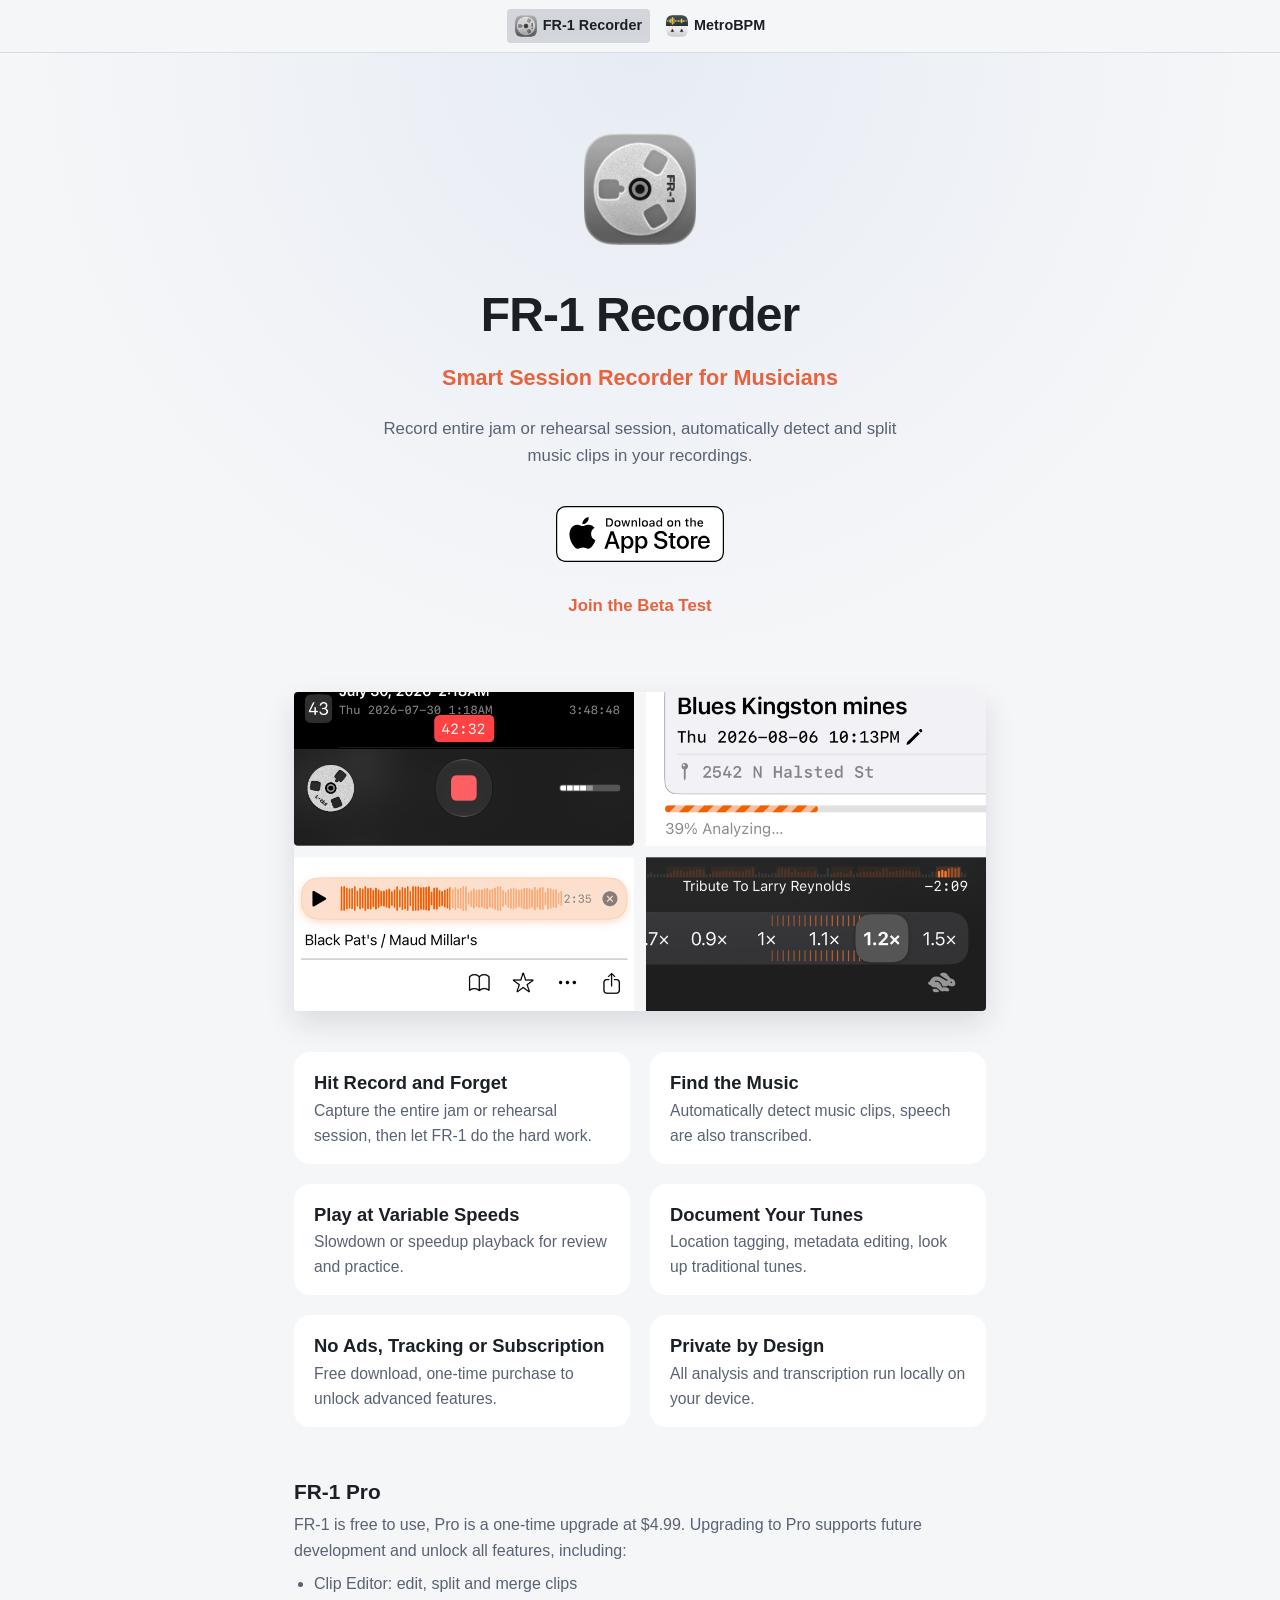
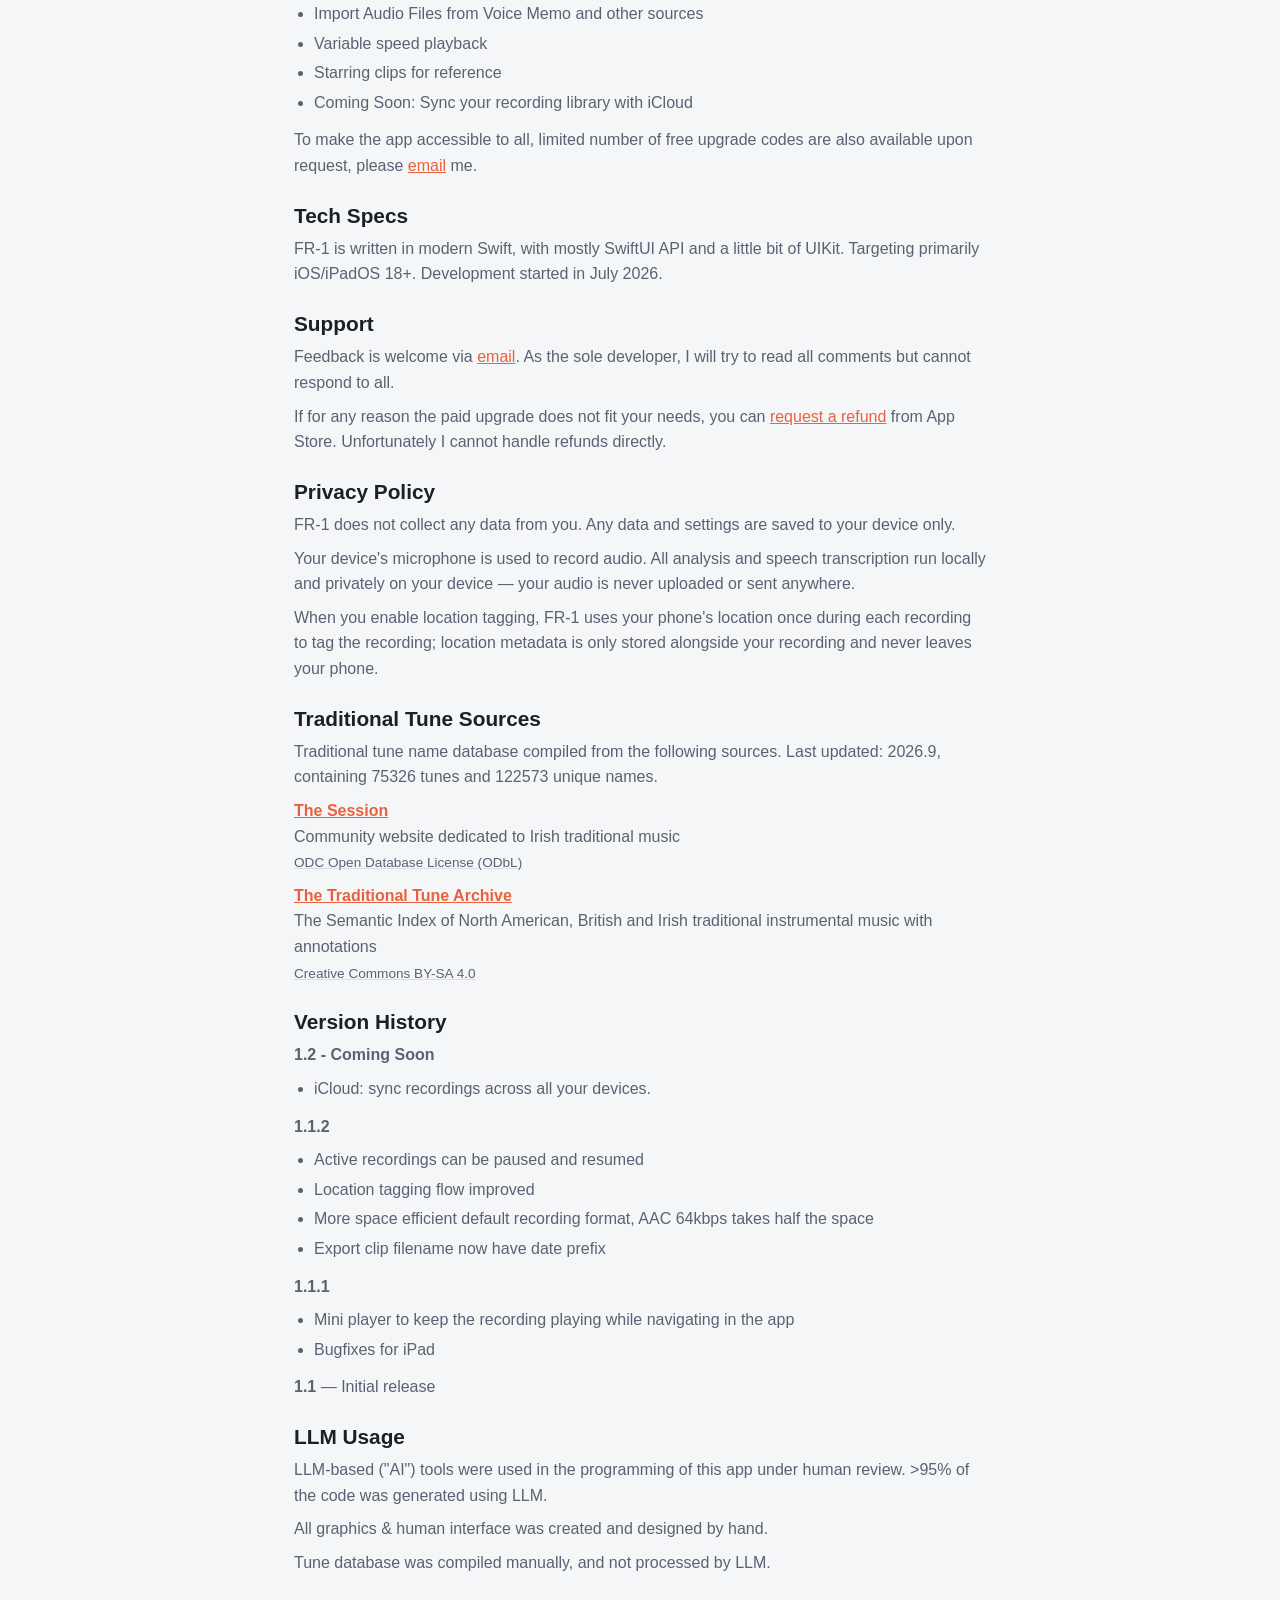
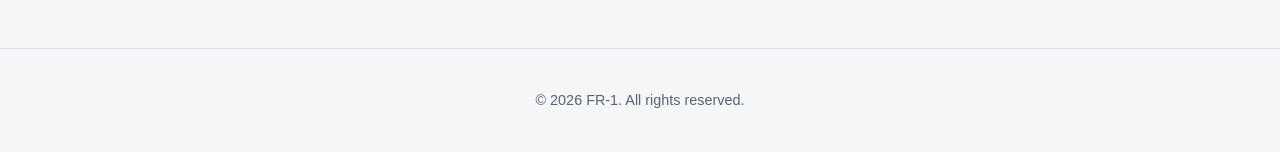
==== FR1.html @ 1c8cab42 "disalbe mac link for now" ====
<!DOCTYPE html>
<html lang="en">
<head>
    <!-- Google tag (gtag.js) -->
    <script async src="https://www.googletagmanager.com/gtag/js?id=G-M1XZ86570C"></script>
    <script>
      window.dataLayer = window.dataLayer || [];
      function gtag(){dataLayer.push(arguments);}
      gtag('js', new Date());

      gtag('config', 'G-M1XZ86570C');
    </script>
    <meta charset="UTF-8">
    <meta name="viewport" content="width=device-width, initial-scale=1.0">
    <title>FR-1 — Jam Recorder for Musicians</title>
    <meta name="description" content="Jam recorder for musicians. Captures the entire session — automatically detect music.">
    <link rel="stylesheet" href="style.css">
    <link rel="icon" href="liquidIcon-iOS-small.png">
</head>
<body>
    <nav class="topbar">
        <div class="container topbar-inner">
            <a class="app-link is-selected" href="FR1.html" aria-current="page">
                <img src="liquidIcon-iOS-small.png" alt="FR-1 icon" class="app-link-icon">
                <span>FR-1 Recorder</span>
            </a>
            <!--<a class="app-link" href="FR1Mac.html">
                <img src="icon-macOS.png" alt="FR-1 for Mac icon" class="app-link-icon">
                <span>FR-1 for Mac</span>
            </a>-->
            <a class="app-link" href="index.html">
                <img src="metrobpm-icon.png" alt="MetroBPM icon" class="app-link-icon">
                <span>MetroBPM</span>
            </a>
        </div>
    </nav>
    <header class="hero">
        <div class="container hero-inner">
            <img src="liquidIcon-iOS-small.png" alt="FR-1 app logo" class="logo">
            <h1><span class="app-name">FR-1 Recorder</span></h1>
            <p class="tagline">Smart Session Recorder for Musicians</p>
            <p class="subtitle">
                Record entire jam or rehearsal session, automatically detect and split music clips in your recordings.
            </p>
            <div class="hero-actions">
                <a href="https://apps.apple.com/us/app/fr-1-jam-recorder/id6794047261" class="download-link" aria-label="Download on the App Store">
                    <img src="Download_on_the_App_Store_Badge_US-UK_RGB_wht_092917.svg" alt="Download on the App Store" class="download-badge">
                </a>
                <div class="hero-secondary-actions">
                    <!--<a href="FR1Mac.html" class="join-test-btn">Get FR-1 for Mac</a>-->
                    <a href="https://docs.google.com/forms/d/e/1FAIpQLSe7BXMAyONeVZmBYOk-AyREksN9Yozzll2YH5-r9lmRvzBr3A/viewform" class="join-test-btn" target="_blank" rel="noopener">Join the Beta Test</a>
                </div>
            </div>
        </div>
    </header>

    <main>
        <section class="screenshot-section">
            <div class="container">
                <img src="gallery-fr1.png" alt="FR-1 app screenshot" class="screenshot screenshot-wide">
            </div>
        </section>

        <section class="features">
            <div class="container">
                <div class="feature-grid">
                    <div class="feature">
                        <h3>Hit Record and Forget</h3>
                        <p>Capture the entire jam or rehearsal session, then let FR-1 do the hard work.</p>
                    </div>
                    <div class="feature">
                        <h3>Find the Music</h3>
                        <p>Automatically detect music clips, speech are also transcribed.</p>
                    </div>
                    <div class="feature">
                        <h3>Play at Variable Speeds</h3>
                        <p>Slowdown or speedup playback for review and practice.</p>
                    </div>
                    <div class="feature">
                        <h3>Document Your Tunes</h3>
                        <p>Location tagging, metadata editing, look up traditional tunes.</p>
                    </div>
                    <div class="feature">
                        <h3>No Ads, Tracking or Subscription</h3>
                        <p>Free download, one-time purchase to unlock advanced features.</p>
                    </div>
                    <div class="feature">
                        <h3>Private by Design</h3>
                        <p>All analysis and transcription run locally on your device.</p>
                    </div>
                </div>
            </div>
        </section>

        <section class="notes">
            <div class="container">
                <h2>FR-1 Pro</h2>
                <p>FR-1 is free to use, Pro is a one-time upgrade at $4.99. Upgrading to Pro supports future development and unlock all features, including:</p>
                <ul>
                    <li>Clip Editor: edit, split and merge clips</li>
                    <li>Import Audio Files from Voice Memo and other sources</li>
                    <li>Variable speed playback</li>
                    <li>Starring clips for reference</li>
                    <li>Coming Soon: Sync your recording library with iCloud</li>
                </ul>
                <p>To make the app accessible to all, limited number of free upgrade codes are also available upon request, please <a href="mailto:bloomvinelabs@gmail.com">email</a> me.</p>

                <h2>Tech Specs</h2>
                <p>FR-1 is written in modern Swift, with mostly SwiftUI API and a little bit of UIKit. Targeting primarily iOS/iPadOS 18+. Development started in July 2026.</p>
                <!--<ul>
                    <li>Optimized for low power usage while recording. Audio analysis and transcription are ANE-accelerated, but use more power and time.</li>
                    <li>Recording in AAC format with metadata stored in JSON.</li>
                    <li>Support Live Activity through WidgetKit</li>
                    <li>No third party library or code used</li>
                    <li>Visual design using Sketch, SFSymbol and <a href="https://mckinleysymbols.com/">McKinley</a></li>
                </ul>-->

                <h2>Support</h2>
                <p>
                    Feedback is welcome via <a href="mailto:bloomvinelabs@gmail.com">email</a>. As the sole
                    developer, I will try to read all comments but cannot respond to all.
                </p>
                <p>
                    If for any reason the paid upgrade does not fit your needs, you can <a href="https://support.apple.com/en-us/118223">request a refund</a> from App Store. Unfortunately I cannot handle refunds directly.
                </p>

                <h2>Privacy Policy</h2>
                <p>
                    FR-1 does not collect any data from you. Any data and settings are saved to your device only.
                </p>
                <p>
                    Your device's microphone is used to record audio. All analysis and speech transcription run locally and privately on your device — your
                    audio is never uploaded or sent anywhere.
                </p>
                <p>
                    When you enable location tagging, FR-1 uses your phone's location once during each recording to
                    tag the recording; location metadata is only stored alongside your recording and never leaves your phone.
                </p>

                <h2>Traditional Tune Sources</h2>
                <p>Traditional tune name database compiled from the following sources. Last updated: 2026.9, containing 75326 tunes and 122573 unique names.</p>

                <p><strong><a href="https://thesession.org">The Session</a></strong><br>
                Community website dedicated to Irish traditional music<br>
                <a href="https://opendatacommons.org/licenses/odbl/1-0/" class="tune-source-link">ODC Open Database License (ODbL)</a></p>

                <p><strong><a href="http://tunearch.org/">The Traditional Tune Archive</a></strong><br>
                The Semantic Index of North American, British and Irish traditional instrumental music with annotations<br>
                <a href="https://creativecommons.org/licenses/by-sa/4.0/deed.en" class="tune-source-link">Creative Commons BY-SA 4.0</a></p>

                <h2>Version History</h2>
                <p><strong>1.2 - Coming Soon</strong></p>
                <ul>
                    <li>iCloud: sync recordings across all your devices.</li>
                </ul>

                <p><strong>1.1.2</strong></p>
                <ul>
                    <li>Active recordings can be paused and resumed</li>
                    <li>Location tagging flow improved</li>
                    <li>More space efficient default recording format, AAC 64kbps takes half the space</li>
                    <li>Export clip filename now have date prefix</li>
                </ul>

                <p><strong>1.1.1</strong></p>
                <ul>
                    <li>Mini player to keep the recording playing while navigating in the app</li>
                    <li>Bugfixes for iPad</li>
                </ul>
                <p><strong>1.1</strong> — Initial release</p>

                <h2>LLM Usage</h2>
                <p>
                    LLM-based ("AI") tools were used in the programming of this app under human review.
                    &gt;95% of the code was generated using LLM.
                </p>
                <p>
                    All graphics &amp; human interface was created and designed by hand.
                </p>
                <p>
                    Tune database was compiled manually, and not processed by LLM.
                </p>
            </div>
        </section>
    </main>

    <footer class="footer">
        <div class="container">
            <p>&copy; 2026 FR-1. All rights reserved.</p>
        </div>
    </footer>
</body>
</html>
---- style.css ----
:root {
    color-scheme: light dark;
    --bg: #0f1115;
    --surface: #171a21;
    --text: #f5f5f7;
    --muted: #a0a6b0;
    --accent: #e8623d;
    --border: #23262e;
    --topbar-bg: rgba(15, 17, 21, 0.85);
    --hero-glow: #1c2029;
    --nav-hover: rgba(160, 166, 176, 0.18);
    --nav-selected: rgba(160, 166, 176, 0.35);
    --nav-selected-text: #ffffff;
    --shadow: 0 20px 60px rgba(0, 0, 0, 0.5);
    --max-width: 960px;
}

@media (prefers-color-scheme: light) {
    :root {
        --bg: #f5f6f8;
        --surface: #ffffff;
        --text: #1b1f26;
        --muted: #596273;
        --border: #d7dde7;
        --topbar-bg: rgba(245, 246, 248, 0.88);
        --hero-glow: #e7ecf4;
        --nav-hover: rgba(89, 98, 115, 0.12);
        --nav-selected: rgba(89, 98, 115, 0.22);
        --nav-selected-text: #1b1f26;
        --shadow: 0 12px 30px rgba(18, 28, 45, 0.12);
    }
}

* {
    box-sizing: border-box;
    margin: 0;
    padding: 0;
}

html {
    scroll-behavior: smooth;
}

body {
    font-family: -apple-system, BlinkMacSystemFont, "Segoe UI", Roboto, Helvetica, Arial, sans-serif;
    background: var(--bg);
    color: var(--text);
    line-height: 1.6;
    -webkit-font-smoothing: antialiased;
}

.container {
    width: 100%;
    max-width: var(--max-width);
    margin: 0 auto;
    padding: 0 24px;
}

main .container {
    max-width: 740px;
}

/* Top bar */
.topbar {
    border-bottom: 1px solid var(--border);
    background: var(--topbar-bg);
    backdrop-filter: blur(10px);
    position: sticky;
    top: 0;
    z-index: 10;
}

.topbar-inner {
    display: flex;
    align-items: center;
    justify-content: center;
    gap: 8px;
    height: 52px;
}

.app-link {
    display: inline-flex;
    align-items: center;
    gap: 6px;
    color: var(--text);
    text-decoration: none;
    font-weight: 600;
    font-size: 0.9rem;
    white-space: nowrap;
    padding: 5px 8px;
    border-radius: 4px;
    transition: background 0.15s ease, color 0.15s ease;
}

.app-link:hover {
    background: var(--nav-hover);
}

.app-link.is-selected {
    background: var(--nav-selected);
    color: var(--nav-selected-text);
}

.app-link-icon {
    width: 22px;
    height: 22px;
    border-radius: 6px;
    object-fit: cover;
}

/* Hero */
.hero {
    text-align: center;
    padding: 80px 0 48px;
    background: radial-gradient(circle at 50% 0%, var(--hero-glow) 0%, var(--bg) 70%);
}

.logo {
    width: 112px;
    height: 112px;
    /* border-radius: 24px; */
    object-fit: cover;
}

.hero h1 {
    margin-top: 24px;
    font-size: 3rem;
    letter-spacing: -0.02em;
}

.app-name {
    position: relative;
    display: inline-block;
}

.beta-tag {
    position: absolute;
    bottom: 0.7rem;
    left: 100%;
    margin-left: 0.35em;
    padding: 0.25em 0.5em;
    border: 1px solid var(--accent);
    border-radius: 0.5em;
    color: var(--accent);
    font-size: 0.28em;
    font-weight: 700;
    letter-spacing: 0.15em;
    line-height: 1;
}

.tagline {
    margin-top: 8px;
    font-size: 1.35rem;
    color: var(--accent);
    font-weight: 600;
}

.subtitle {
    margin: 20px auto 0;
    max-width: 560px;
    color: var(--muted);
    font-size: 1.05rem;
}

.download-link {
    display: inline-block;
}

.hero-actions {
    display: flex;
    flex-direction: column;
    align-items: center;
    justify-content: center;
    gap: 24px;
    margin-top: 36px;
}

.download-version {
    margin-top: 12px;
    color: var(--muted);
    font-size: 0.9rem;
}

.hero-secondary-actions {
    display: flex;
    flex-wrap: wrap;
    align-items: center;
    justify-content: center;
    gap: 24px;
}

.download-badge {
    height: 56px;
    width: auto;
    transition: transform 0.15s ease;
}

.download-button {
    display: inline-flex;
    flex-direction: column;
    align-items: center;
    padding: 6px 16px;
    border: 1px solid #000;
    border-radius: 8px;
    background: #fff;
    color: #000;
    font-size: 1.05rem;
    font-weight: 500;
    text-decoration: none;
}

.download-version {
    color: #555;
    font-size: 0.75rem;
    font-weight: 400;
    line-height: 1.2;
}


.join-test-btn {
    display: inline-block;
    color: var(--accent);
    font-size: 1.05rem;
    font-weight: 700;
    text-decoration: none;
    transition: opacity 0.15s ease;
}

.join-test-btn:hover {
    opacity: 0.7;
}

.tune-source-link {
    color: var(--muted);
    text-decoration: underline;
    text-decoration-color: var(--border);
    font-size: 0.85rem;
}

.notes a.tune-source-link {
    color: var(--muted);
    text-decoration: underline;
    text-decoration-color: var(--border);
}

/* Screenshot */
.screenshot-section {
    padding: 24px 0 24px;
    text-align: center;
}

.screenshot {
    width: 100%;
    max-width: 340px;
    height: auto;
    border-radius: 6px;
    box-shadow: var(--shadow);
}

.screenshot-wide {
    max-width: 100%;
    border-radius: 4px;
}

/* Features */
.features {
    padding: 10px 0 20px;
}

.feature-grid {
    display: grid;
    grid-template-columns: repeat(auto-fit, minmax(220px, 1fr));
    gap: 20px;
}

.feature {
    background: var(--surface);
    border-radius: 16px;
    padding: 16px 20px;
}

.feature h3 {
    font-size: 1.15rem;
    /* margin-bottom: 8px; */
}

.feature p {
    color: var(--muted);
    font-size: 0.98rem;
}

/* Notes / long-form content */
.notes {
    padding: 8px 0 64px;
}

.notes h2 {
    font-size: 1.3rem;
    margin: 20px 0 4px;
}

.notes p {
    color: var(--muted);
    margin-bottom: 8px;
}

.notes ul {
    color: var(--muted);
    margin: 0 0 12px 20px;
}

.notes li {
    margin-bottom: 4px;
}

.notes a {
    color: var(--accent);
}

/* Footer */
.footer {
    padding: 40px 0;
    text-align: center;
    color: var(--muted);
    font-size: 0.9rem;
    border-top: 1px solid var(--border);
}

@media (max-width: 600px) {
    .container {
        padding: 0 12px;
    }

    .topbar-inner {
        gap: 6px;
        height: 48px;
    }

    .app-link {
        font-size: 0.82rem;
        padding: 4px 7px;
        gap: 5px;
    }

    .app-link-icon {
        width: 18px;
        height: 18px;
        border-radius: 5px;
    }

    .hero h1 {
        font-size: 2.4rem;
    }
    .hero {
        padding: 56px 0 32px;
    }
}
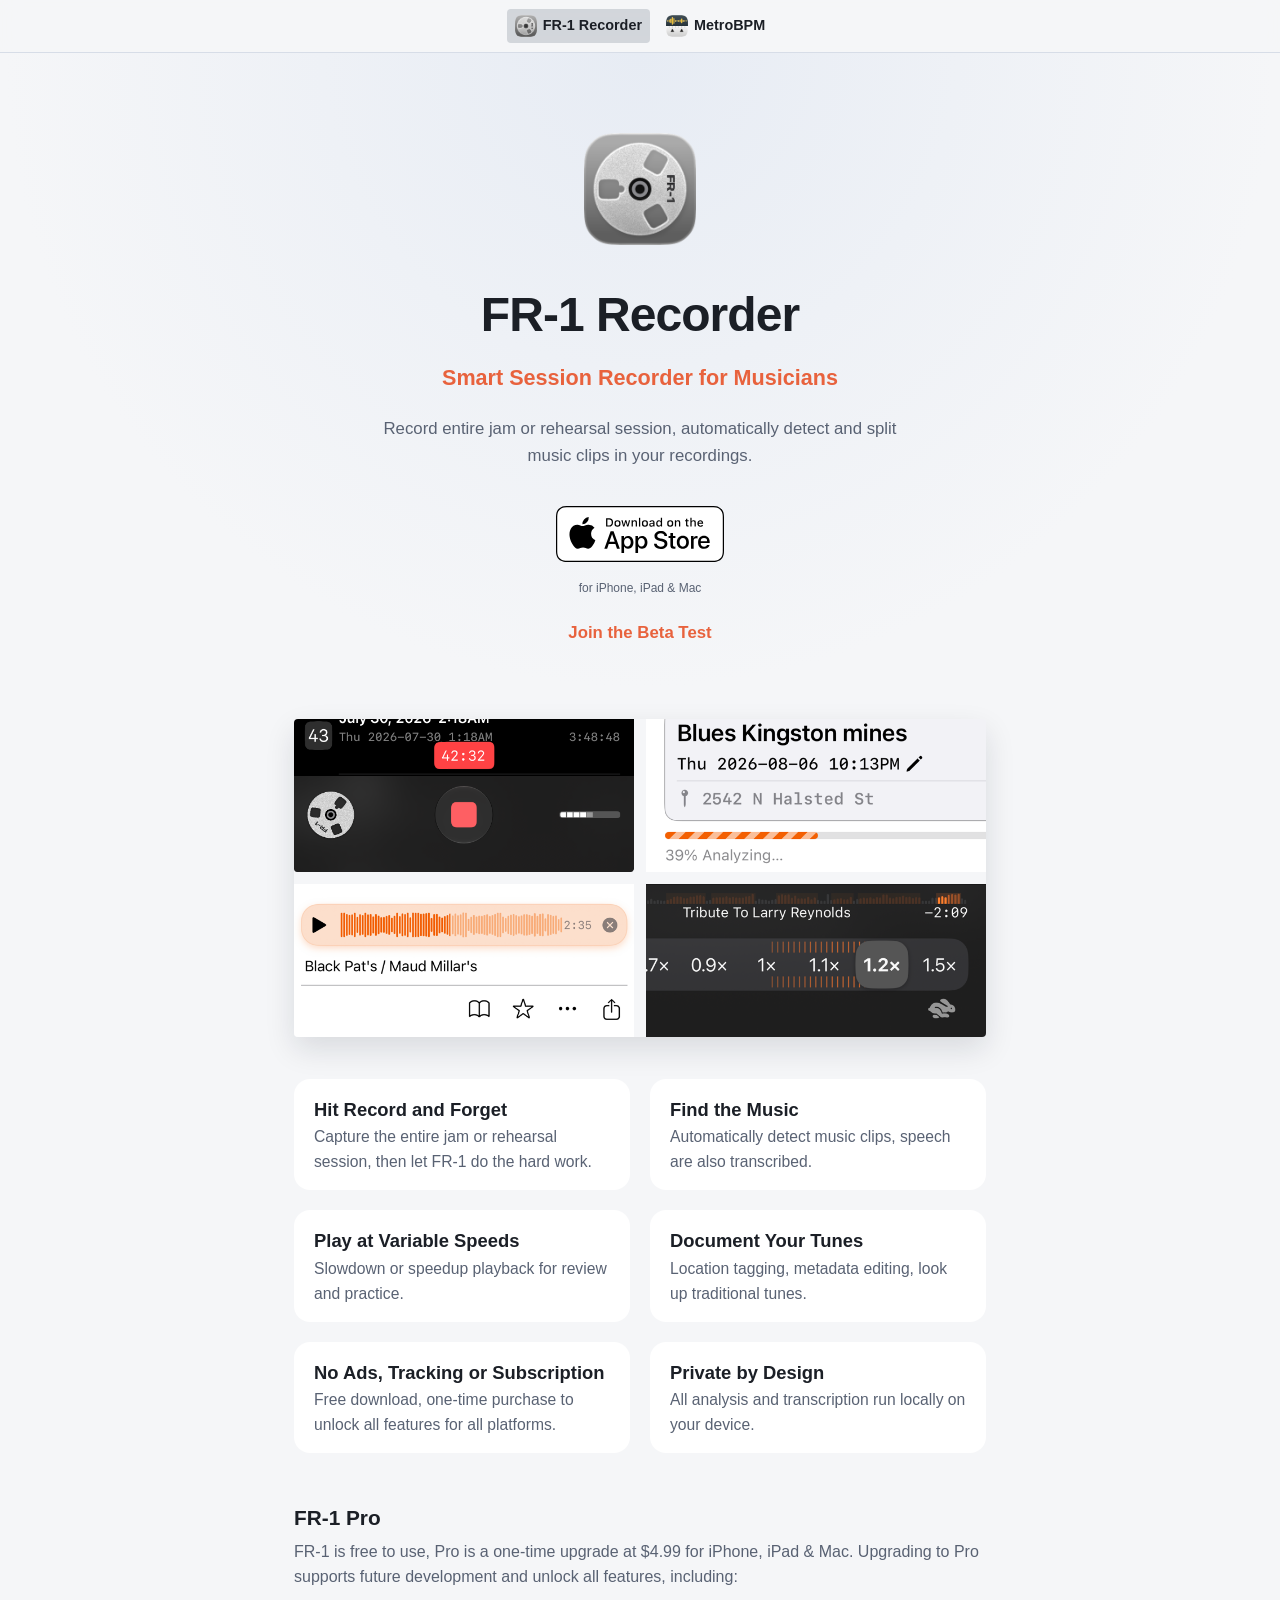
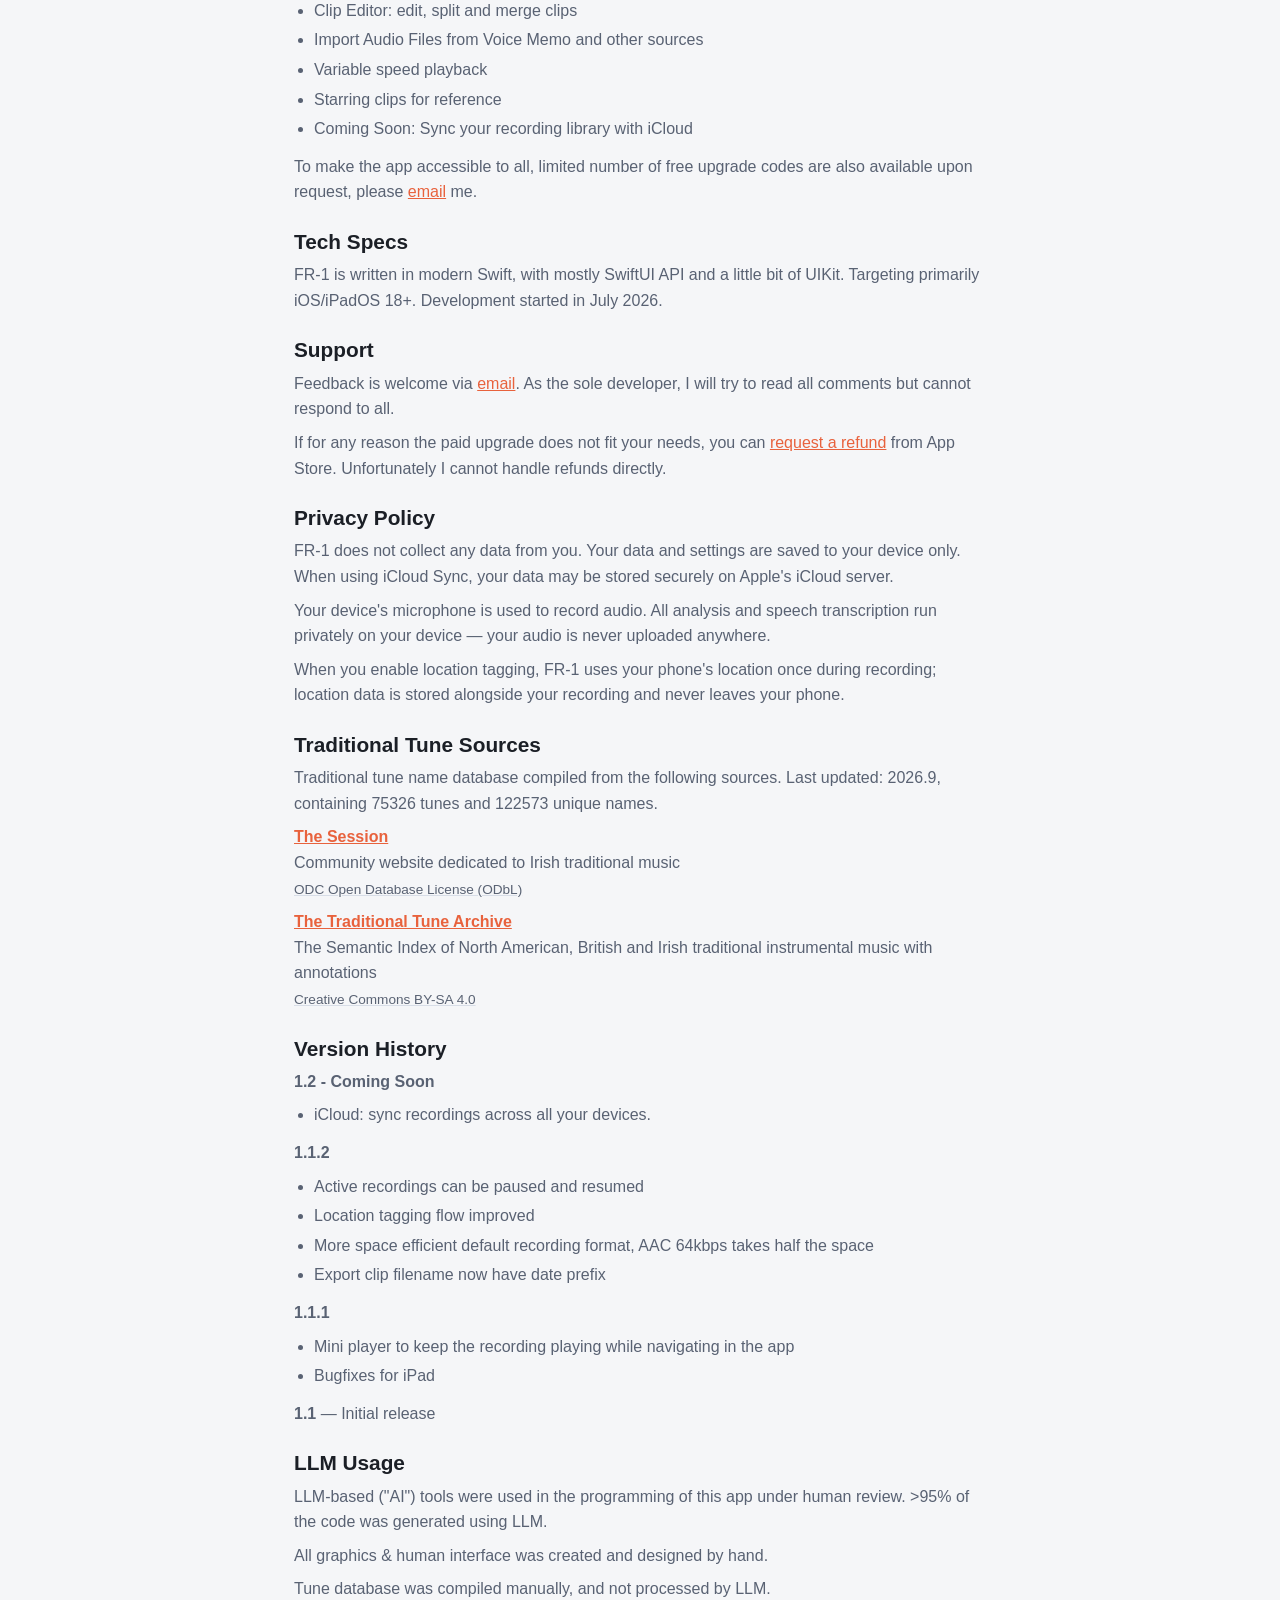
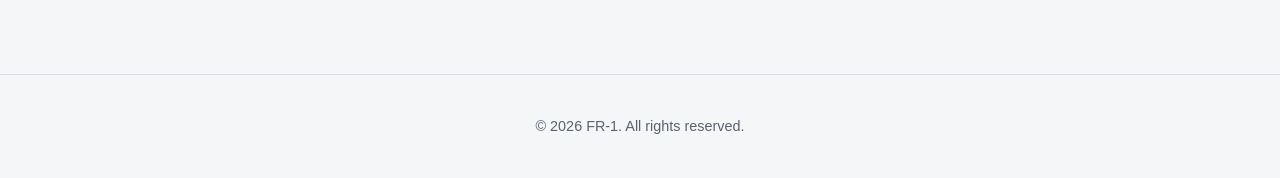
==== commit 9a814773: "content update" ====
--- a/FR1.html
+++ b/FR1.html
@@ -43,9 +43,12 @@
                 Record entire jam or rehearsal session, automatically detect and split music clips in your recordings.
             </p>
             <div class="hero-actions">
-                <a href="https://apps.apple.com/us/app/fr-1-jam-recorder/id6794047261" class="download-link" aria-label="Download on the App Store">
-                    <img src="Download_on_the_App_Store_Badge_US-UK_RGB_wht_092917.svg" alt="Download on the App Store" class="download-badge">
-                </a>
+                <div>
+                    <a href="https://apps.apple.com/us/app/fr-1-jam-recorder/id6794047261" class="download-link" aria-label="Download on the App Store">
+                        <img src="Download_on_the_App_Store_Badge_US-UK_RGB_wht_092917.svg" alt="Download on the App Store" class="download-badge">
+                    </a>
+                    <p class="download-version">for iPhone, iPad &amp; Mac</p>
+                </div>
                 <div class="hero-secondary-actions">
                     <!--<a href="FR1Mac.html" class="join-test-btn">Get FR-1 for Mac</a>-->
                     <a href="https://docs.google.com/forms/d/e/1FAIpQLSe7BXMAyONeVZmBYOk-AyREksN9Yozzll2YH5-r9lmRvzBr3A/viewform" class="join-test-btn" target="_blank" rel="noopener">Join the Beta Test</a>
@@ -82,7 +85,7 @@
                     </div>
                     <div class="feature">
                         <h3>No Ads, Tracking or Subscription</h3>
-                        <p>Free download, one-time purchase to unlock advanced features.</p>
+                        <p>Free download, one-time purchase to unlock all features for all platforms.</p>
                     </div>
                     <div class="feature">
                         <h3>Private by Design</h3>
@@ -95,7 +98,7 @@
         <section class="notes">
             <div class="container">
                 <h2>FR-1 Pro</h2>
-                <p>FR-1 is free to use, Pro is a one-time upgrade at $4.99. Upgrading to Pro supports future development and unlock all features, including:</p>
+                <p>FR-1 is free to use, Pro is a one-time upgrade at $4.99 for iPhone, iPad & Mac. Upgrading to Pro supports future development and unlock all features, including:</p>
                 <ul>
                     <li>Clip Editor: edit, split and merge clips</li>
                     <li>Import Audio Files from Voice Memo and other sources</li>
@@ -126,15 +129,14 @@
 
                 <h2>Privacy Policy</h2>
                 <p>
-                    FR-1 does not collect any data from you. Any data and settings are saved to your device only.
+                    FR-1 does not collect any data from you. Your data and settings are saved to your device only. When using iCloud Sync, your data may be stored securely on Apple's iCloud server.
                 </p>
                 <p>
-                    Your device's microphone is used to record audio. All analysis and speech transcription run locally and privately on your device — your
-                    audio is never uploaded or sent anywhere.
+                    Your device's microphone is used to record audio. All analysis and speech transcription run privately on your device — your
+                    audio is never uploaded anywhere.
                 </p>
                 <p>
-                    When you enable location tagging, FR-1 uses your phone's location once during each recording to
-                    tag the recording; location metadata is only stored alongside your recording and never leaves your phone.
+                    When you enable location tagging, FR-1 uses your phone's location once during recording; location data is stored alongside your recording and never leaves your phone.
                 </p>
 
                 <h2>Traditional Tune Sources</h2>
--- a/style.css
+++ b/style.css
@@ -210,7 +210,7 @@
 }
 
 .download-version {
-    color: #555;
+    color: var(--muted);
     font-size: 0.75rem;
     font-weight: 400;
     line-height: 1.2;
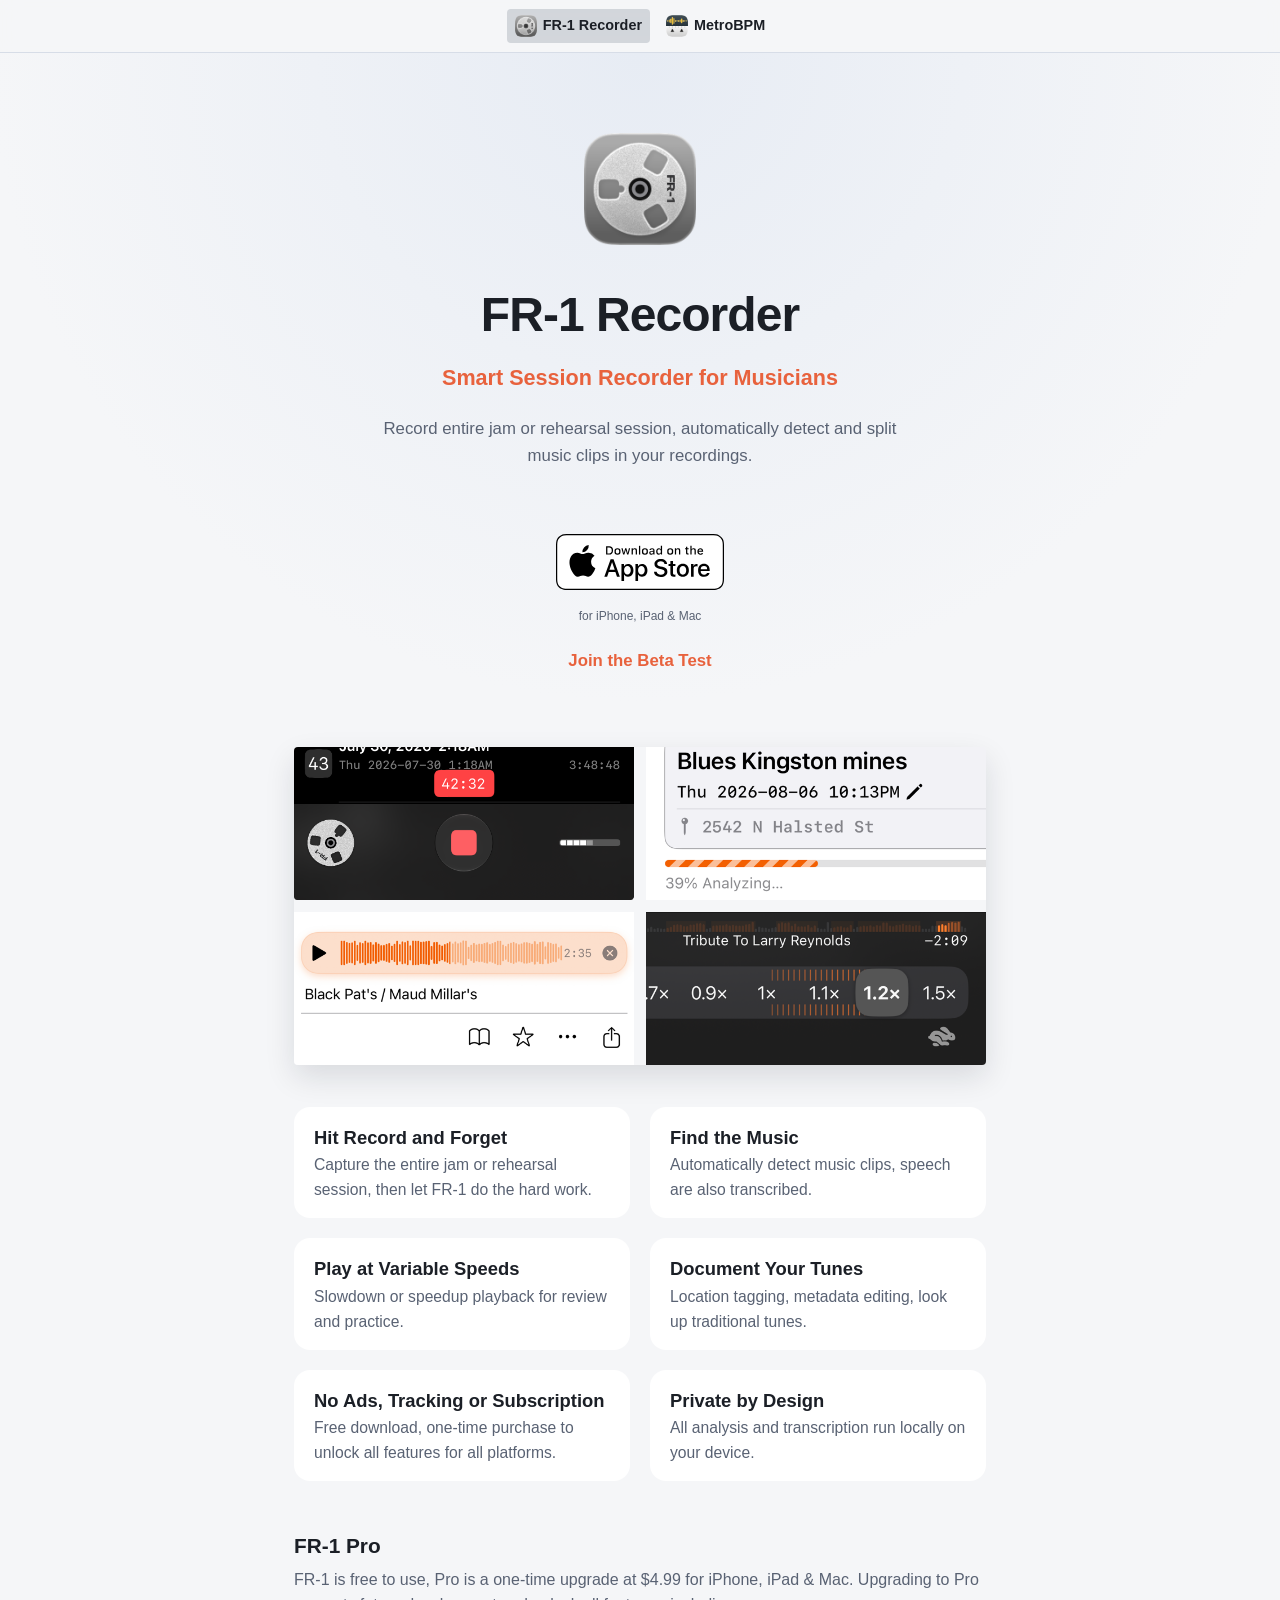
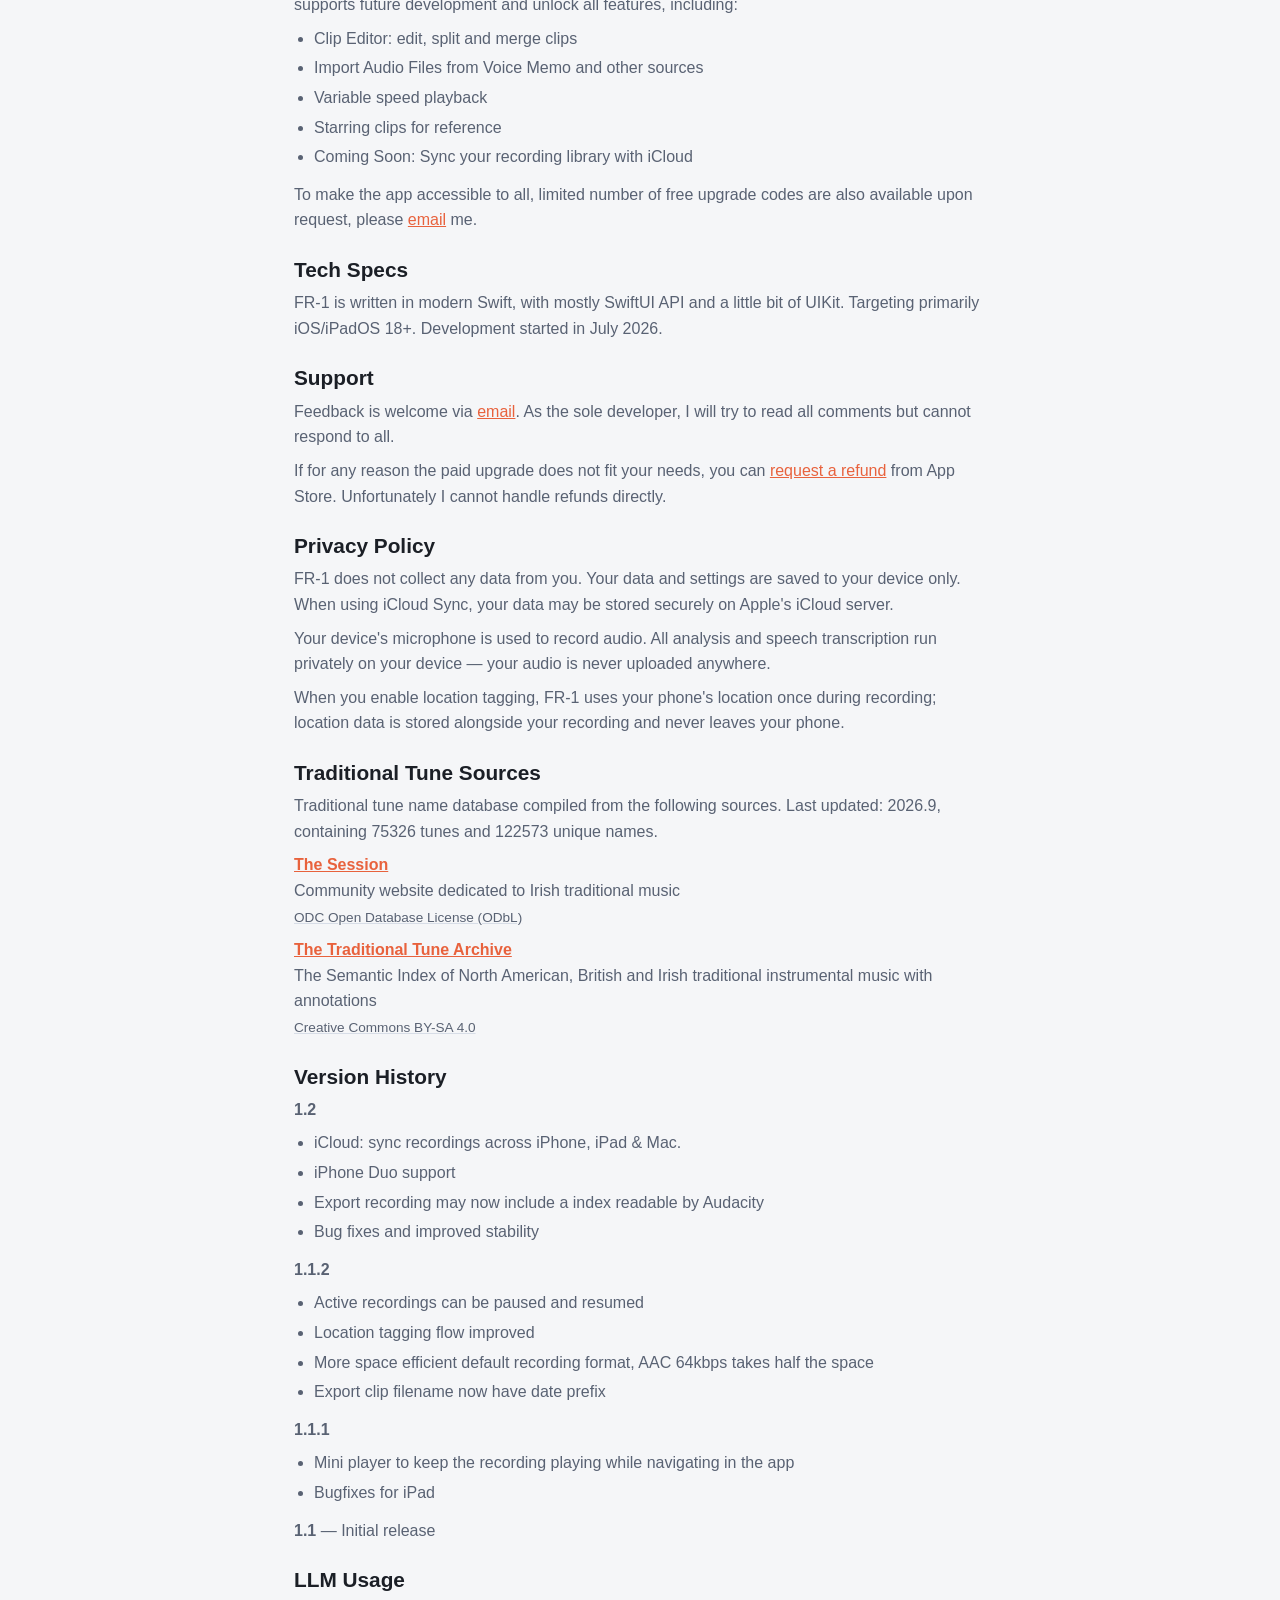
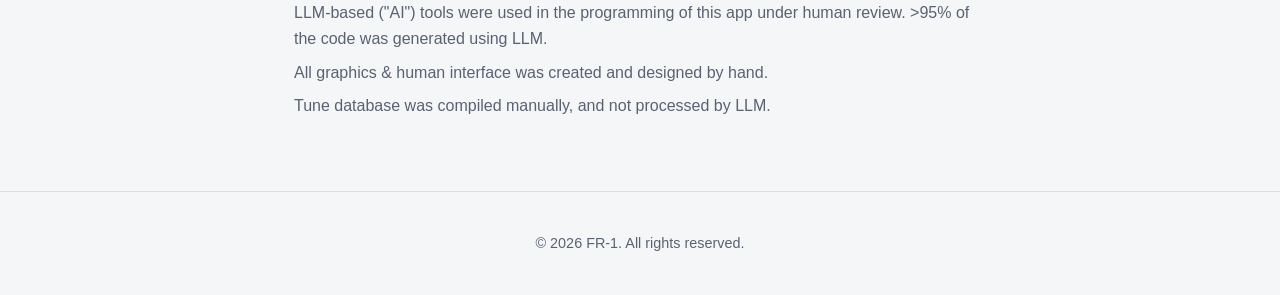
==== commit 2b7f15a7: "release content update" ====
--- a/FR1.html
+++ b/FR1.html
@@ -151,9 +151,12 @@
                 <a href="https://creativecommons.org/licenses/by-sa/4.0/deed.en" class="tune-source-link">Creative Commons BY-SA 4.0</a></p>
 
                 <h2>Version History</h2>
-                <p><strong>1.2 - Coming Soon</strong></p>
+                <p><strong>1.2</strong></p>
                 <ul>
-                    <li>iCloud: sync recordings across all your devices.</li>
+                    <li>iCloud: sync recordings across iPhone, iPad & Mac.</li>
+                    <li>iPhone Duo support</li>
+                    <li>Export recording may now include a index readable by Audacity</li>
+                    <li>Bug fixes and improved stability</li>
                 </ul>
 
                 <p><strong>1.1.2</strong></p>
--- a/style.css
+++ b/style.css
@@ -164,6 +164,7 @@
 
 .download-link {
     display: inline-block;
+    margin-top: 28px;
 }
 
 .hero-actions {
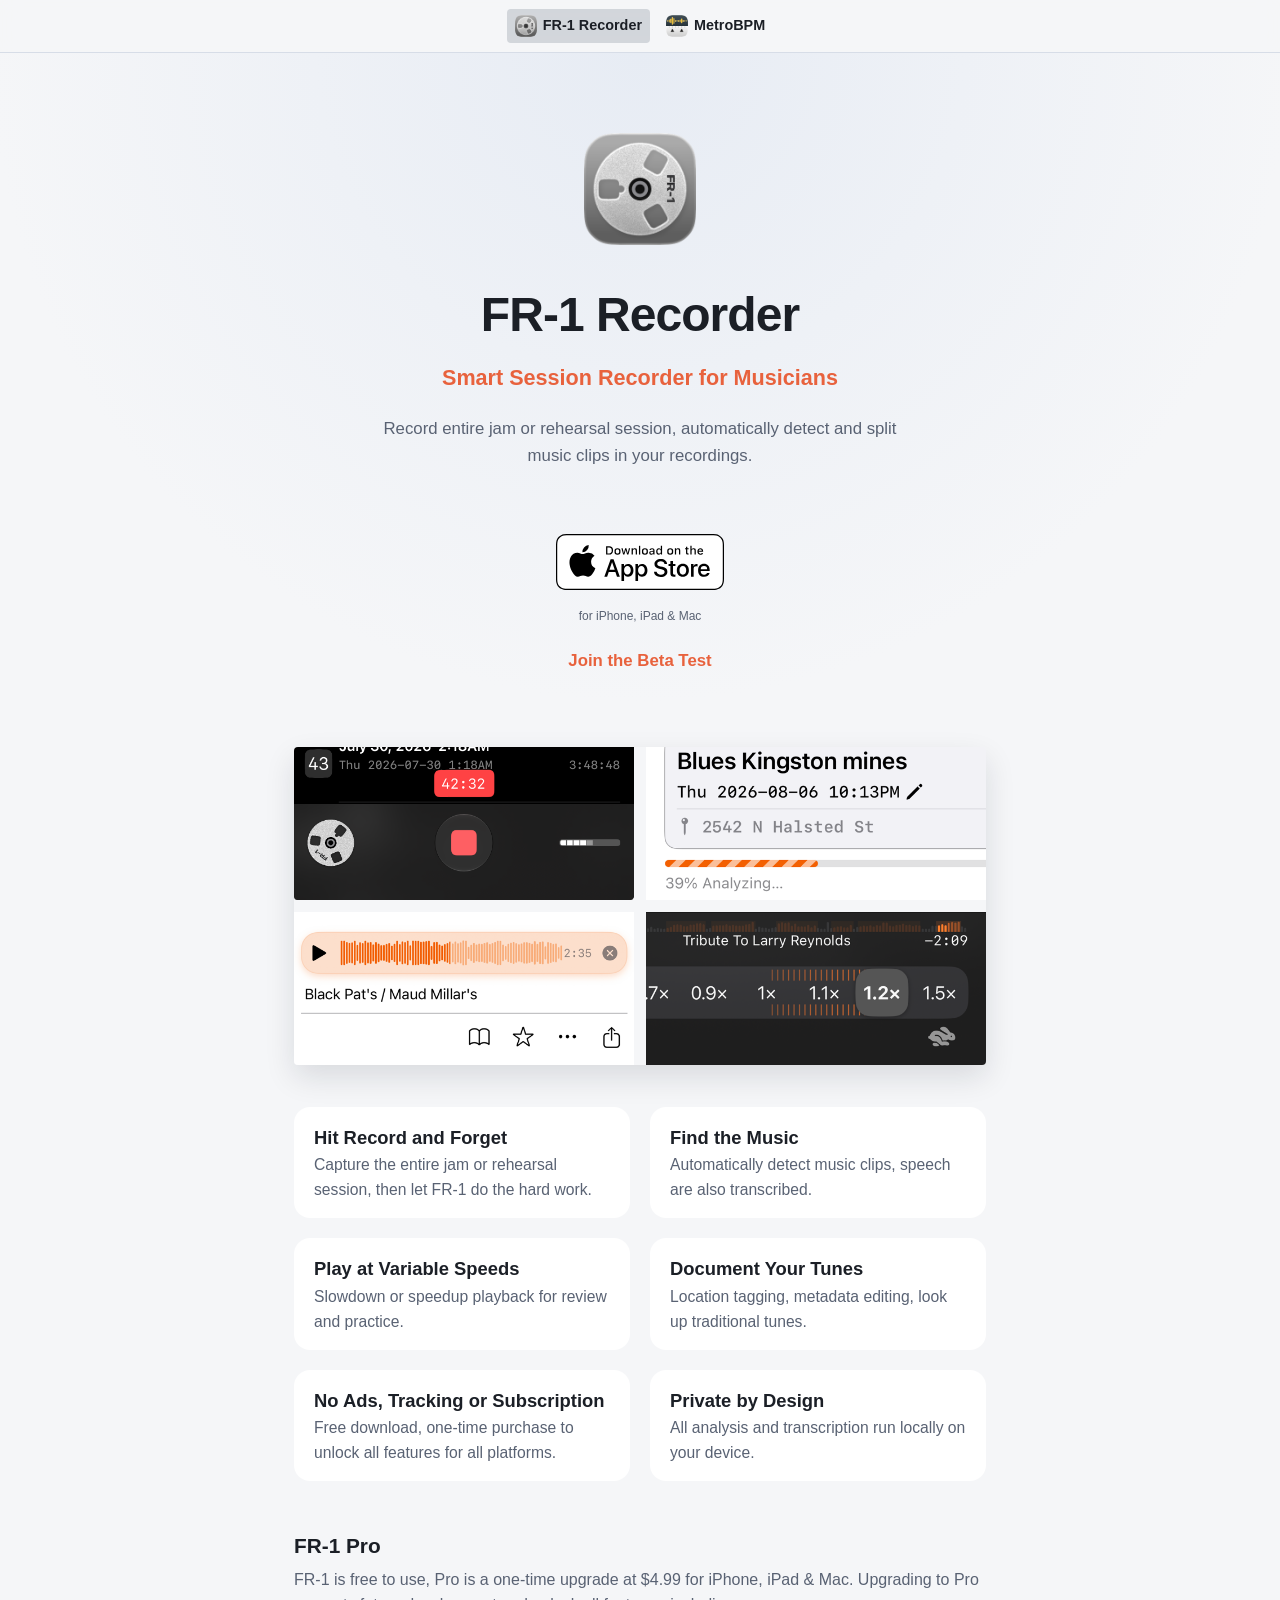
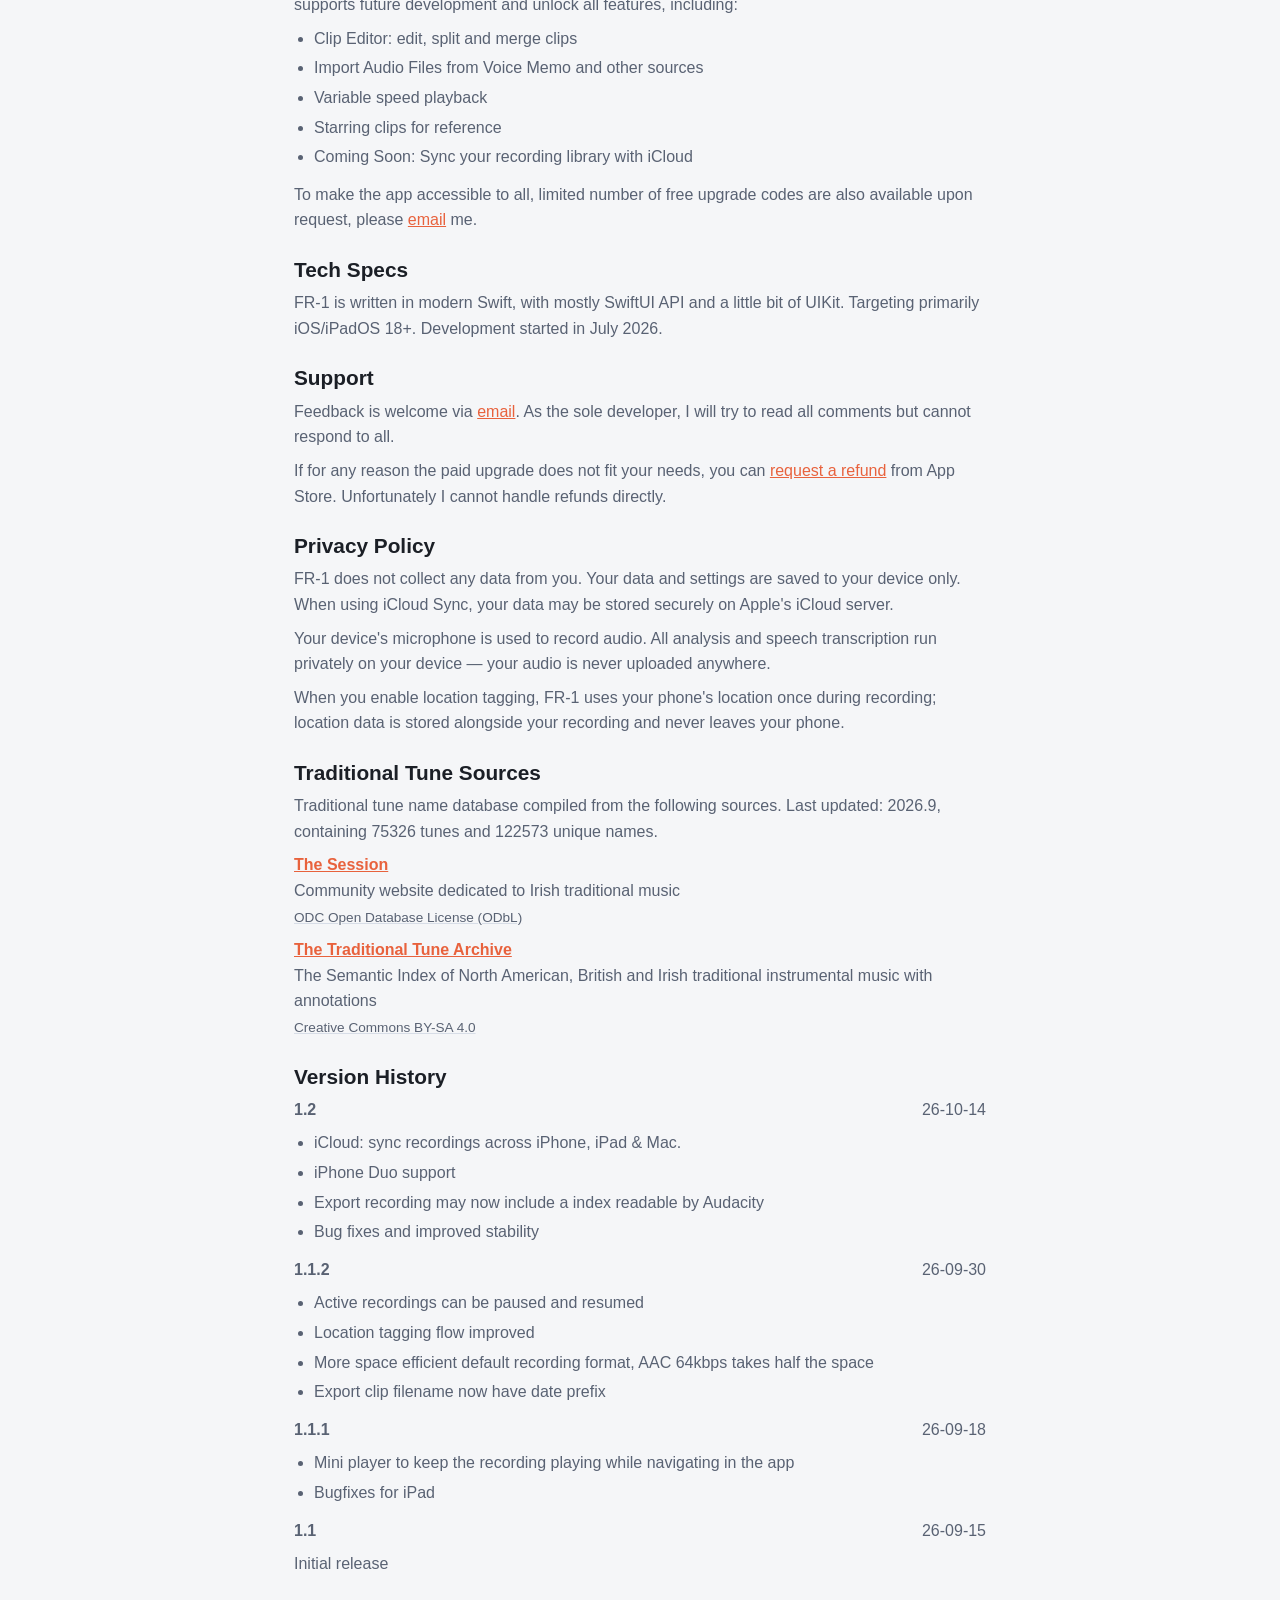
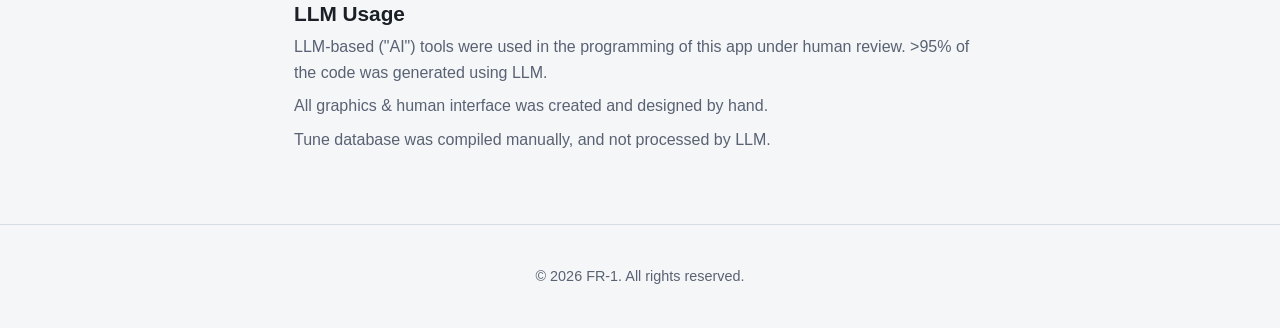
==== commit 718a7308: "version history dates" ====
--- a/FR1.html
+++ b/FR1.html
@@ -151,7 +151,7 @@
                 <a href="https://creativecommons.org/licenses/by-sa/4.0/deed.en" class="tune-source-link">Creative Commons BY-SA 4.0</a></p>
 
                 <h2>Version History</h2>
-                <p><strong>1.2</strong></p>
+                <p class="version-heading"><strong>1.2</strong><span>26-10-14</span></p>
                 <ul>
                     <li>iCloud: sync recordings across iPhone, iPad & Mac.</li>
                     <li>iPhone Duo support</li>
@@ -159,7 +159,7 @@
                     <li>Bug fixes and improved stability</li>
                 </ul>
 
-                <p><strong>1.1.2</strong></p>
+                <p class="version-heading"><strong>1.1.2</strong><span>26-09-30</span></p>
                 <ul>
                     <li>Active recordings can be paused and resumed</li>
                     <li>Location tagging flow improved</li>
@@ -167,12 +167,13 @@
                     <li>Export clip filename now have date prefix</li>
                 </ul>
 
-                <p><strong>1.1.1</strong></p>
+                <p class="version-heading"><strong>1.1.1</strong><span>26-09-18</span></p>
                 <ul>
                     <li>Mini player to keep the recording playing while navigating in the app</li>
                     <li>Bugfixes for iPad</li>
                 </ul>
-                <p><strong>1.1</strong> — Initial release</p>
+                <p class="version-heading"><strong>1.1</strong><span>26-09-15</span></p>
+                <p>Initial release</p>
 
                 <h2>LLM Usage</h2>
                 <p>
--- a/style.css
+++ b/style.css
@@ -167,6 +167,22 @@
     margin-top: 28px;
 }
 
+.download-options {
+    display: flex;
+    align-items: flex-start;
+    justify-content: center;
+    gap: 20px;
+}
+
+.download-options .download-button {
+    height: 56px;
+    align-items: center;
+    justify-content: center;
+    margin-top: 28px;
+    background: #d1d1d1;
+    border-color: #888;
+}
+
 .hero-actions {
     display: flex;
     flex-direction: column;
@@ -305,6 +321,12 @@
     margin-bottom: 8px;
 }
 
+.notes .version-heading {
+    display: flex;
+    justify-content: space-between;
+    align-items: baseline;
+}
+
 .notes ul {
     color: var(--muted);
     margin: 0 0 12px 20px;
@@ -352,6 +374,17 @@
     .hero h1 {
         font-size: 2.4rem;
     }
+
+    .download-options {
+        flex-direction: column;
+        align-items: center;
+        gap: 0;
+    }
+
+    .download-options .download-button {
+        margin-top: 16px;
+    }
+
     .hero {
         padding: 56px 0 32px;
     }
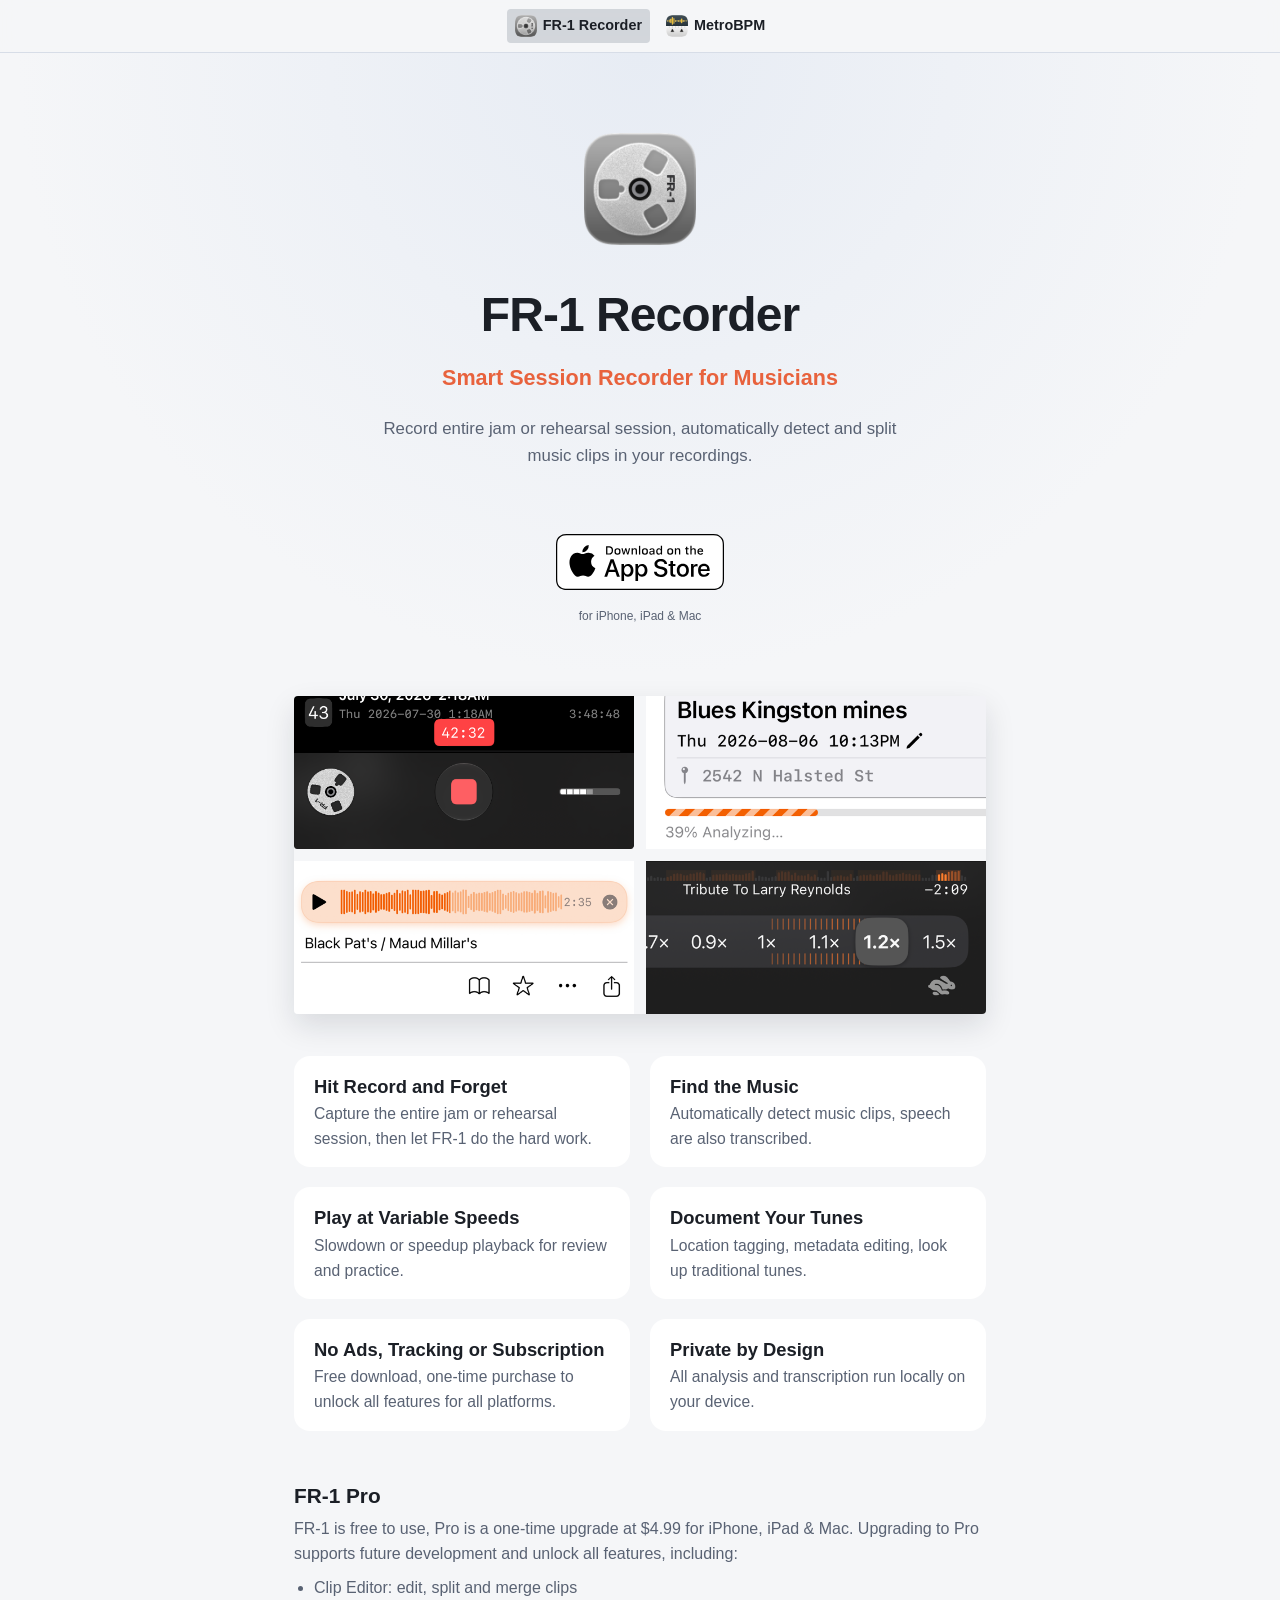
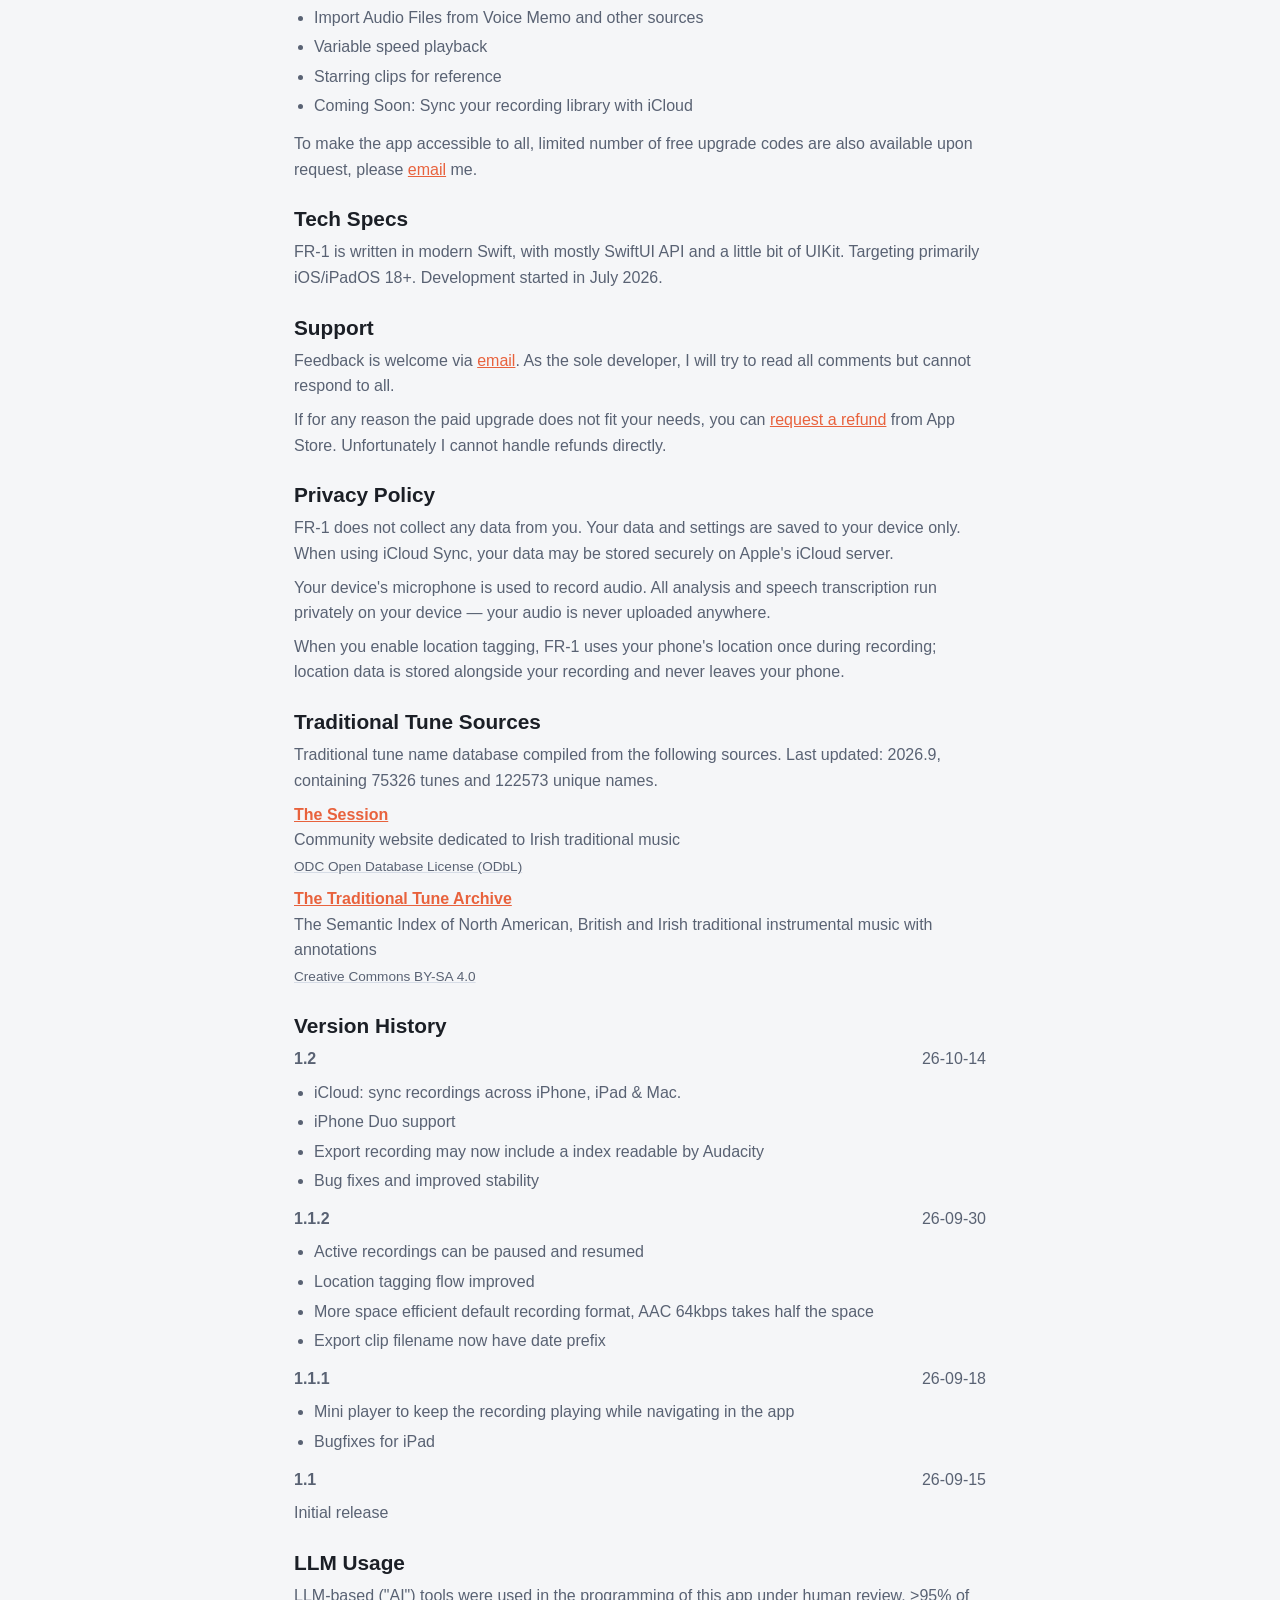
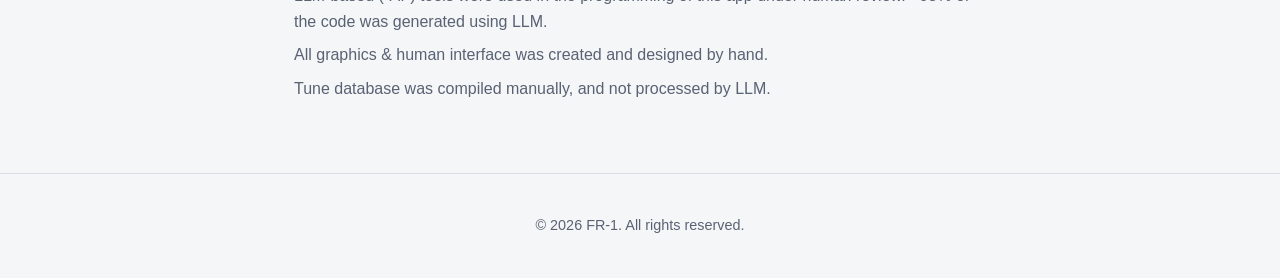
==== commit f8597845: "closed beta for FR1" ====
--- a/FR1.html
+++ b/FR1.html
@@ -49,10 +49,10 @@
                     </a>
                     <p class="download-version">for iPhone, iPad &amp; Mac</p>
                 </div>
-                <div class="hero-secondary-actions">
+                <!--<div class="hero-secondary-actions">-->
                     <!--<a href="FR1Mac.html" class="join-test-btn">Get FR-1 for Mac</a>-->
-                    <a href="https://docs.google.com/forms/d/e/1FAIpQLSe7BXMAyONeVZmBYOk-AyREksN9Yozzll2YH5-r9lmRvzBr3A/viewform" class="join-test-btn" target="_blank" rel="noopener">Join the Beta Test</a>
-                </div>
+                    <!--<a href="https://docs.google.com/forms/d/e/1FAIpQLSe7BXMAyONeVZmBYOk-AyREksN9Yozzll2YH5-r9lmRvzBr3A/viewform" class="join-test-btn" target="_blank" rel="noopener">Join the Beta Test</a>-->
+                <!--</div>-->
             </div>
         </div>
     </header>
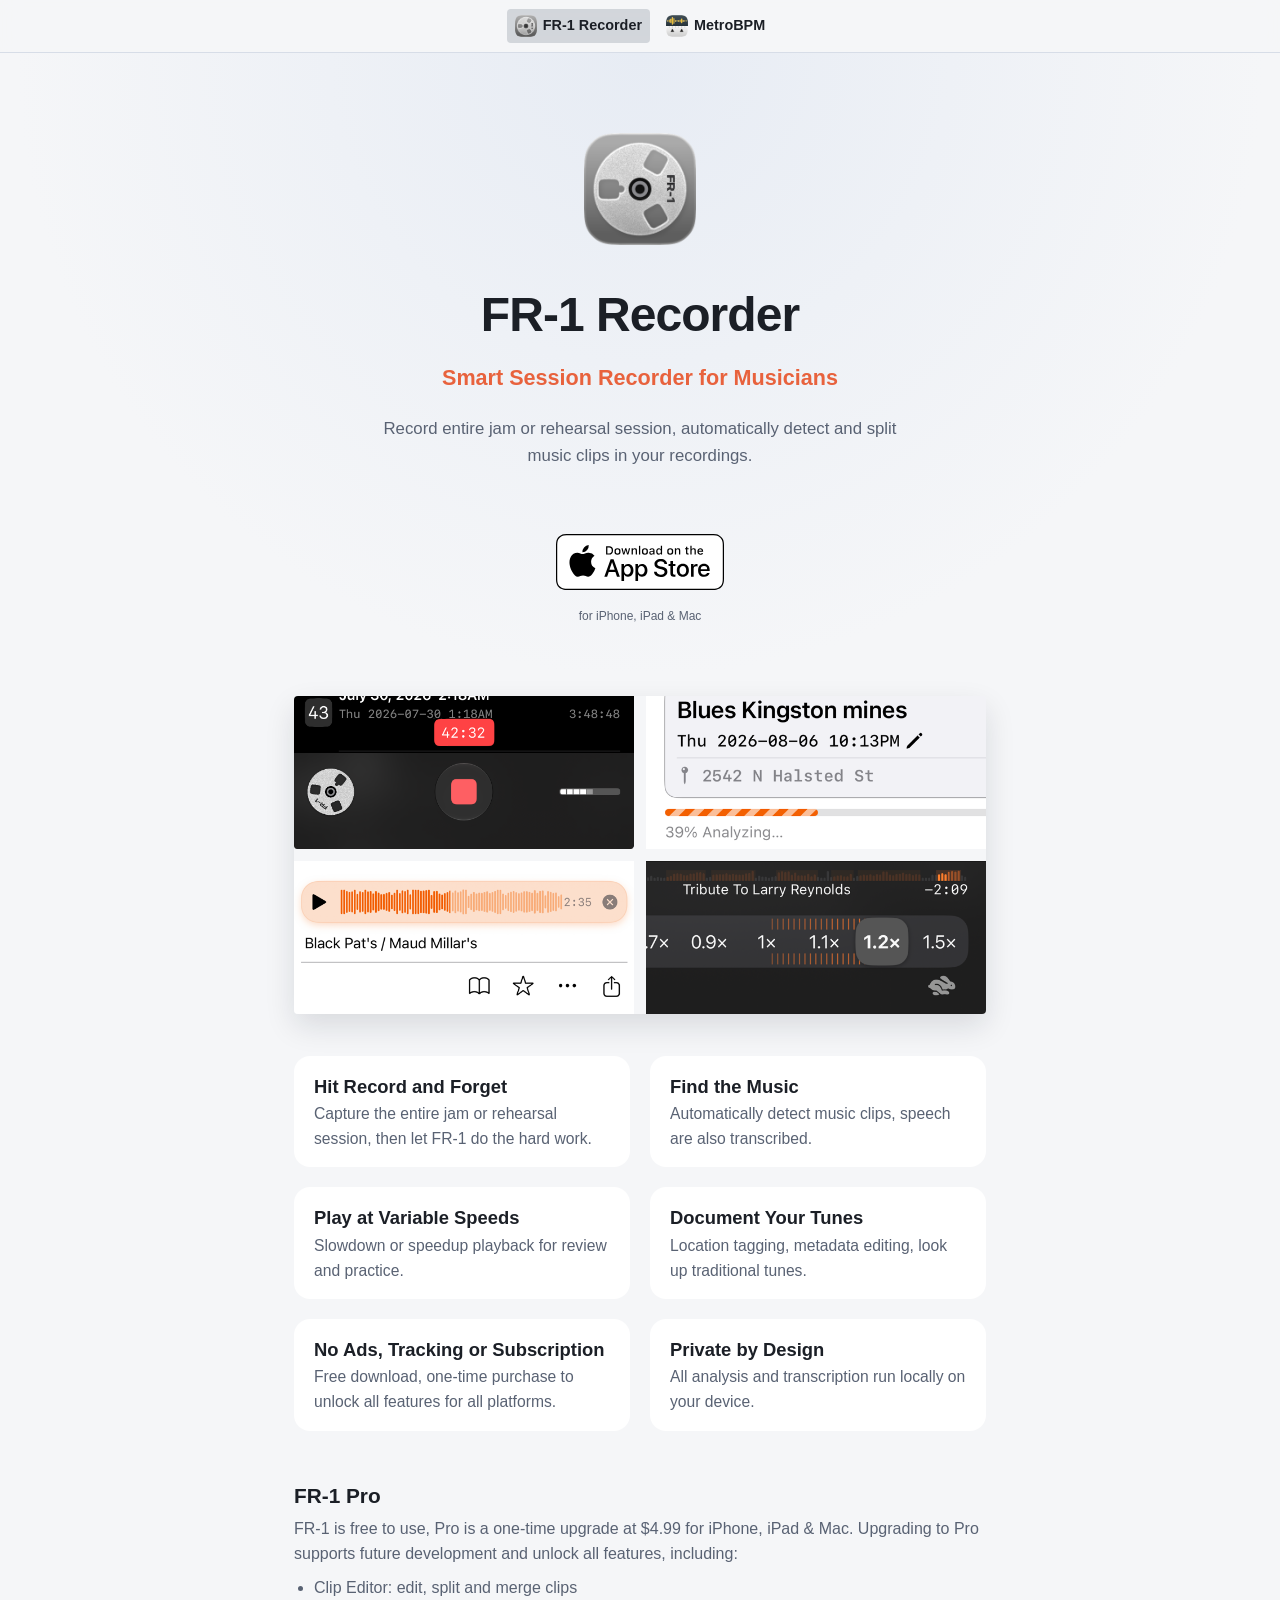
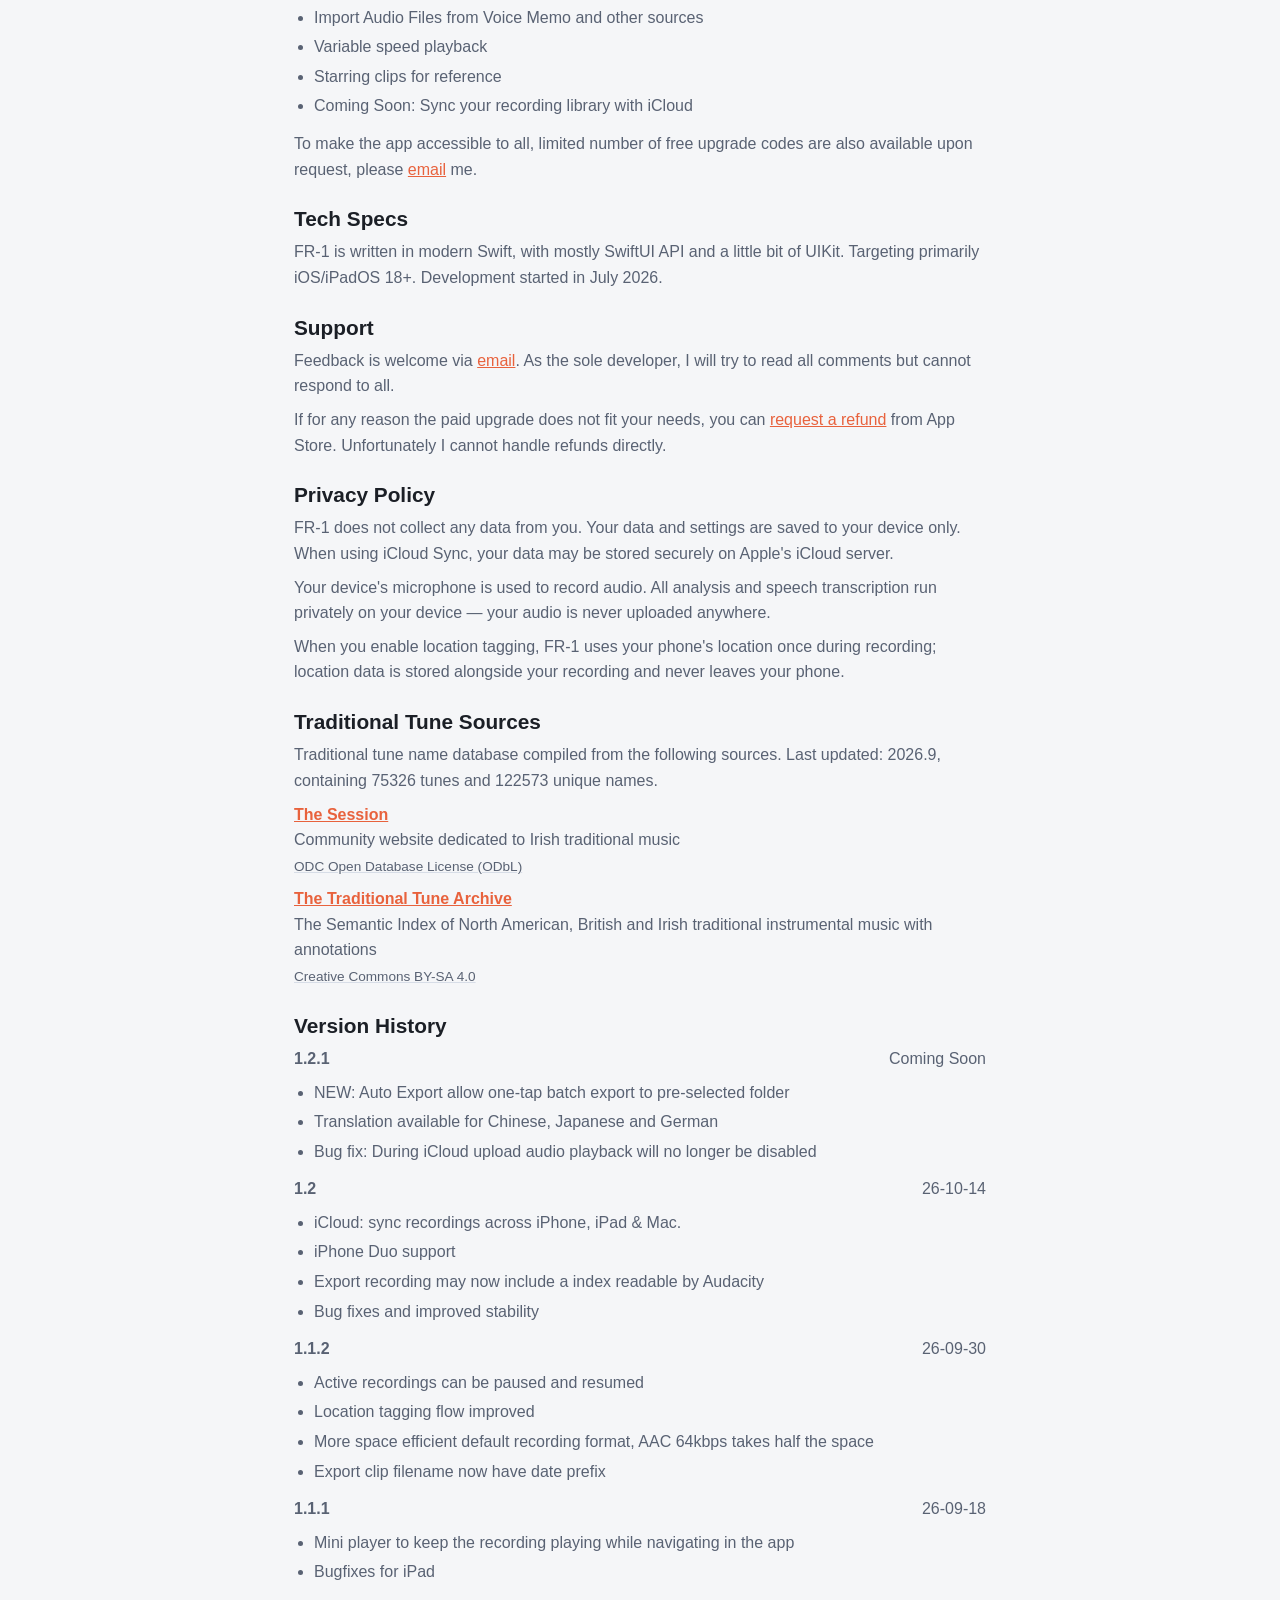
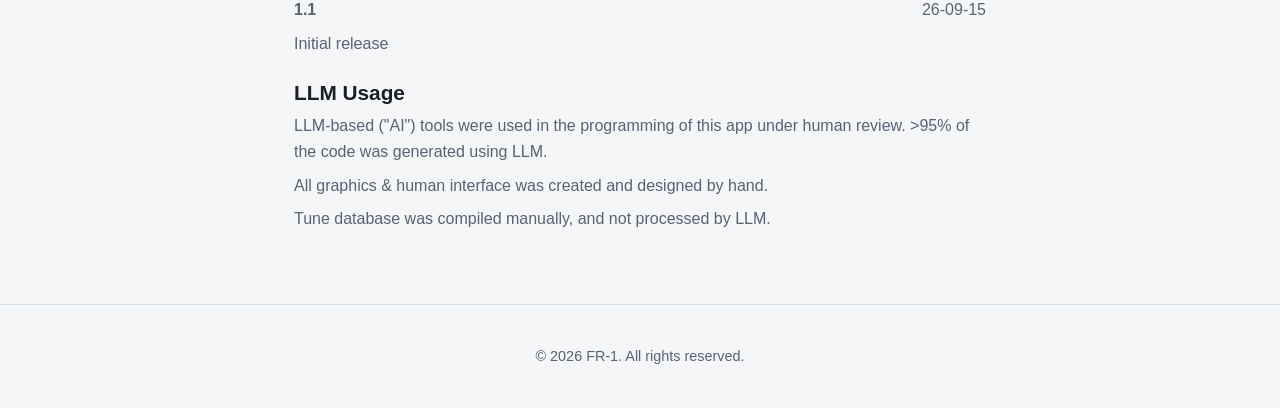
==== commit a93f3ac6: "content update" ====
--- a/FR1.html
+++ b/FR1.html
@@ -151,6 +151,13 @@
                 <a href="https://creativecommons.org/licenses/by-sa/4.0/deed.en" class="tune-source-link">Creative Commons BY-SA 4.0</a></p>
 
                 <h2>Version History</h2>
+                <p class="version-heading"><strong>1.2.1</strong><span>Coming Soon</span></p>
+                <ul>
+                    <li>NEW: Auto Export allow one-tap batch export to pre-selected folder</li>
+                    <li>Translation available for Chinese, Japanese and German</li>
+                    <li>Bug fix: During iCloud upload audio playback will no longer be disabled</li>
+                </ul>
+
                 <p class="version-heading"><strong>1.2</strong><span>26-10-14</span></p>
                 <ul>
                     <li>iCloud: sync recordings across iPhone, iPad & Mac.</li>
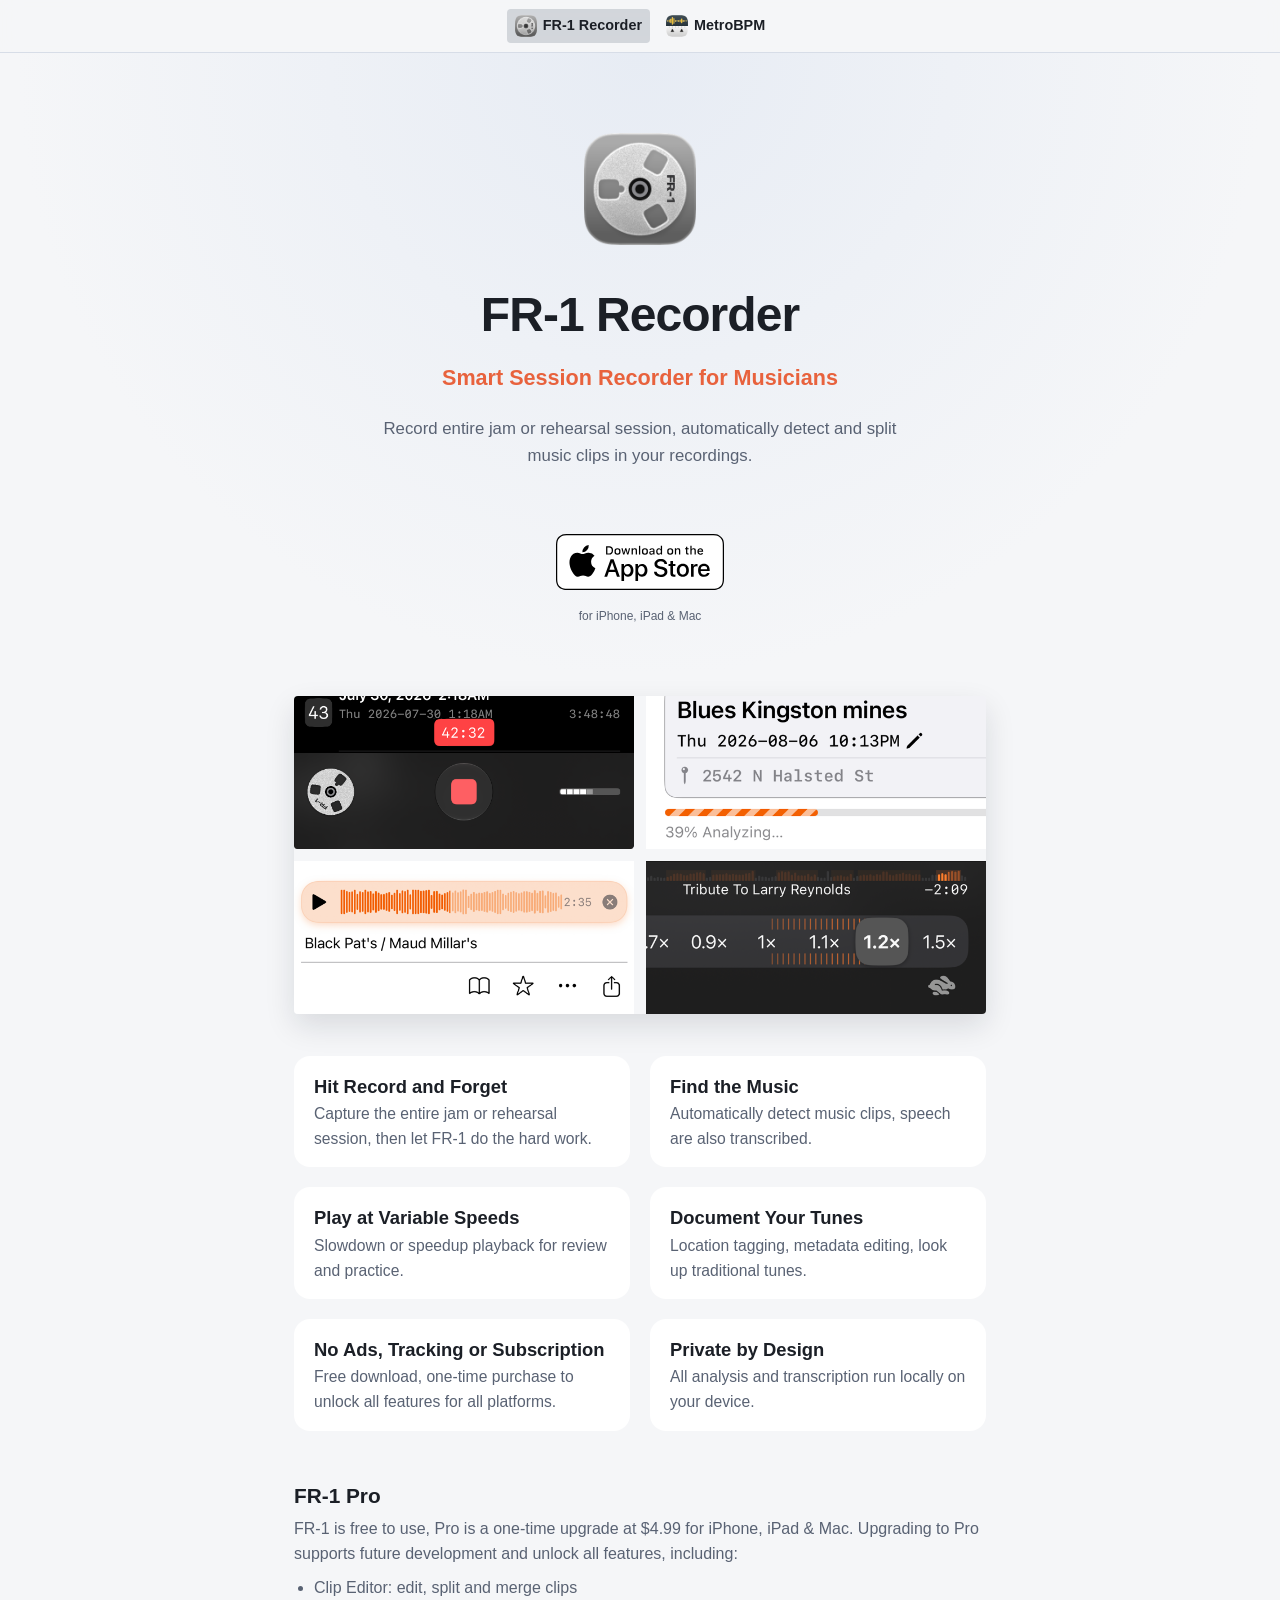
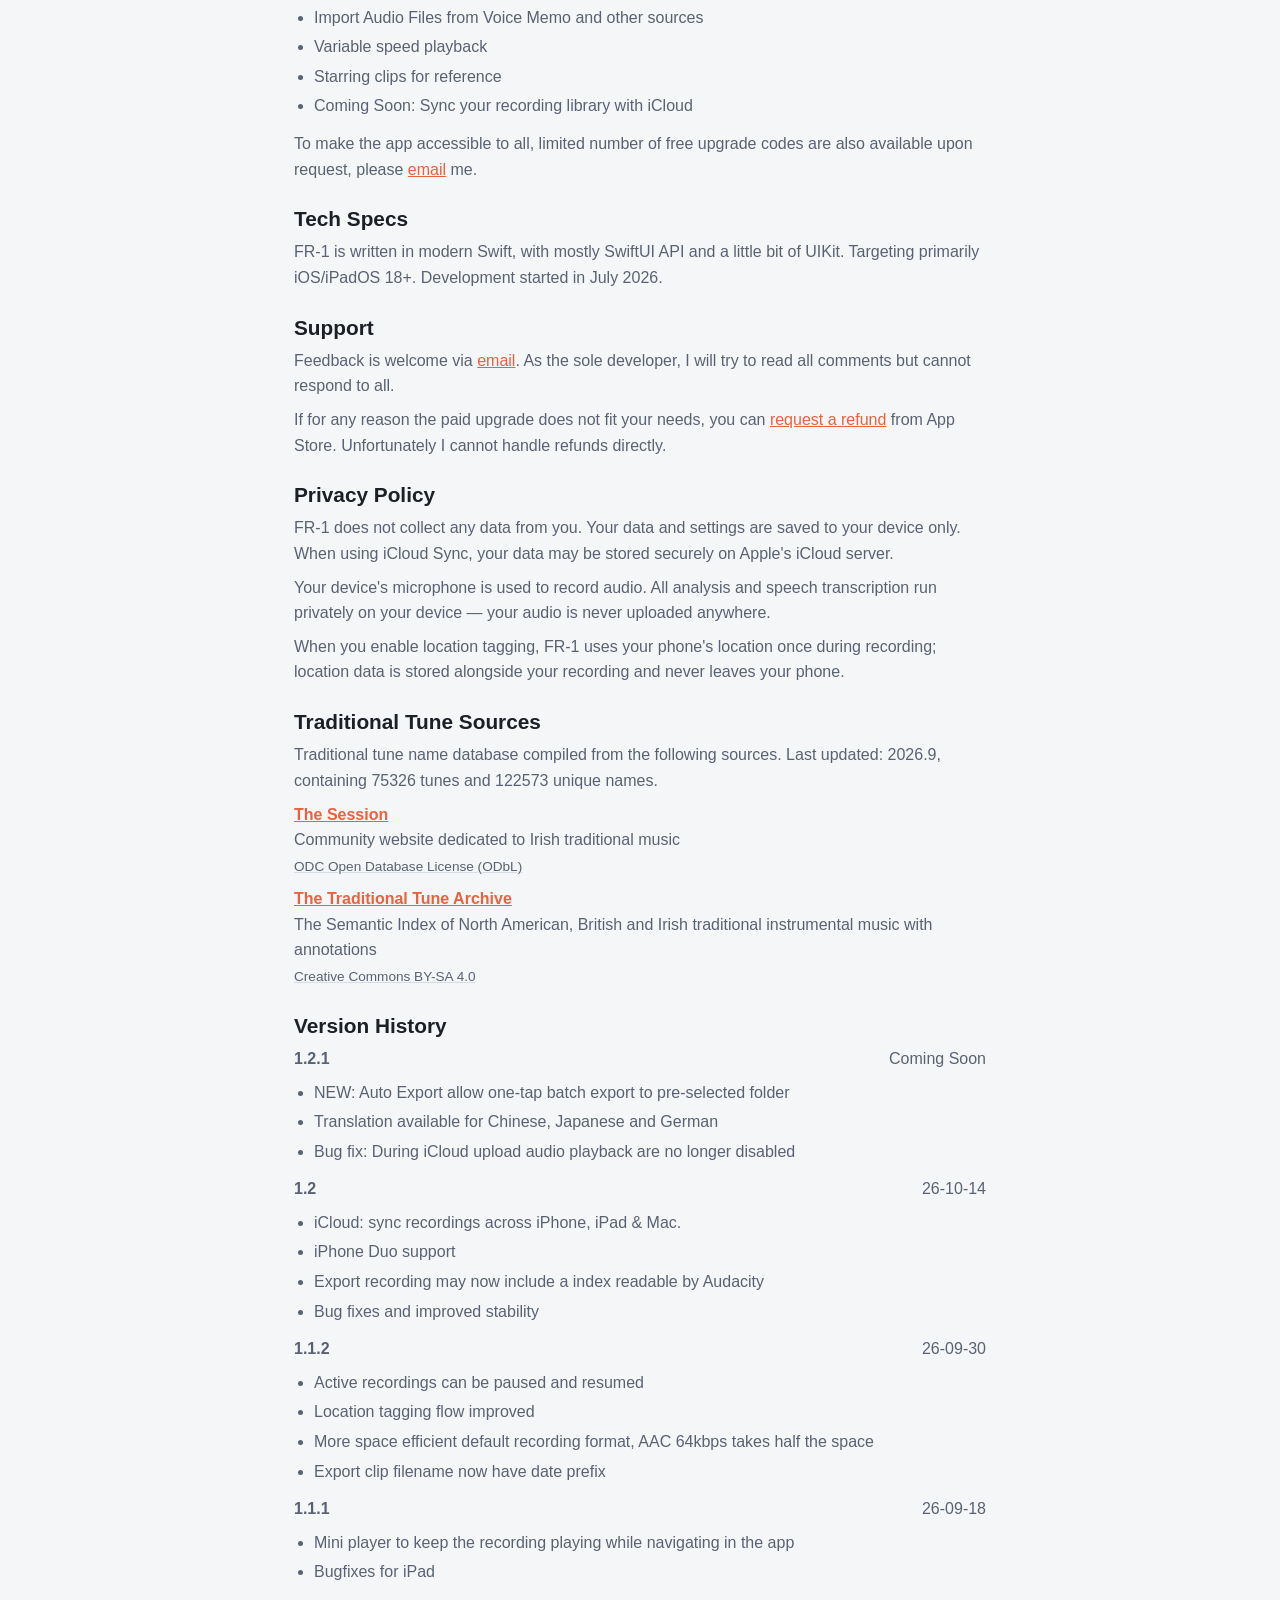
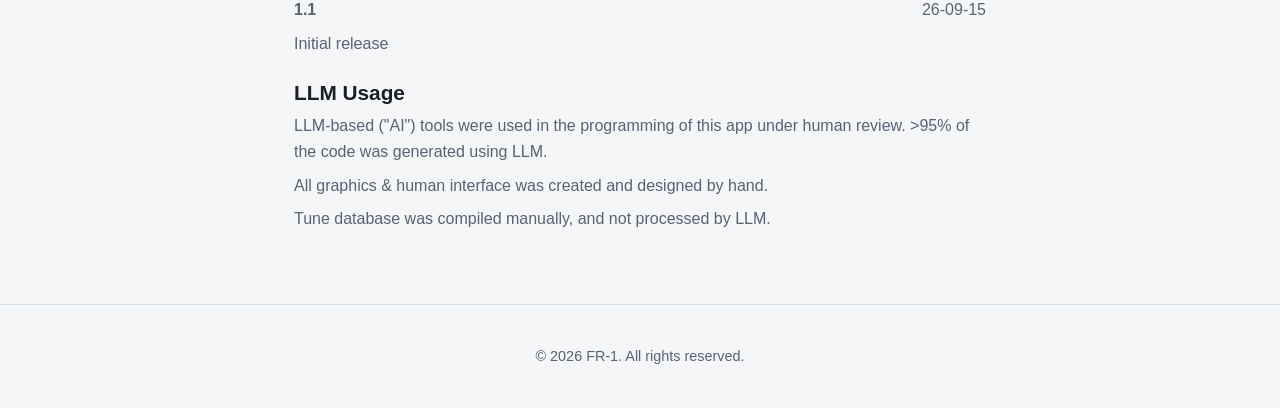
==== commit 3766bad4: "content update" ====
--- a/FR1.html
+++ b/FR1.html
@@ -155,7 +155,7 @@
                 <ul>
                     <li>NEW: Auto Export allow one-tap batch export to pre-selected folder</li>
                     <li>Translation available for Chinese, Japanese and German</li>
-                    <li>Bug fix: During iCloud upload audio playback will no longer be disabled</li>
+                    <li>Bug fix: During iCloud upload audio playback are no longer disabled</li>
                 </ul>
 
                 <p class="version-heading"><strong>1.2</strong><span>26-10-14</span></p>
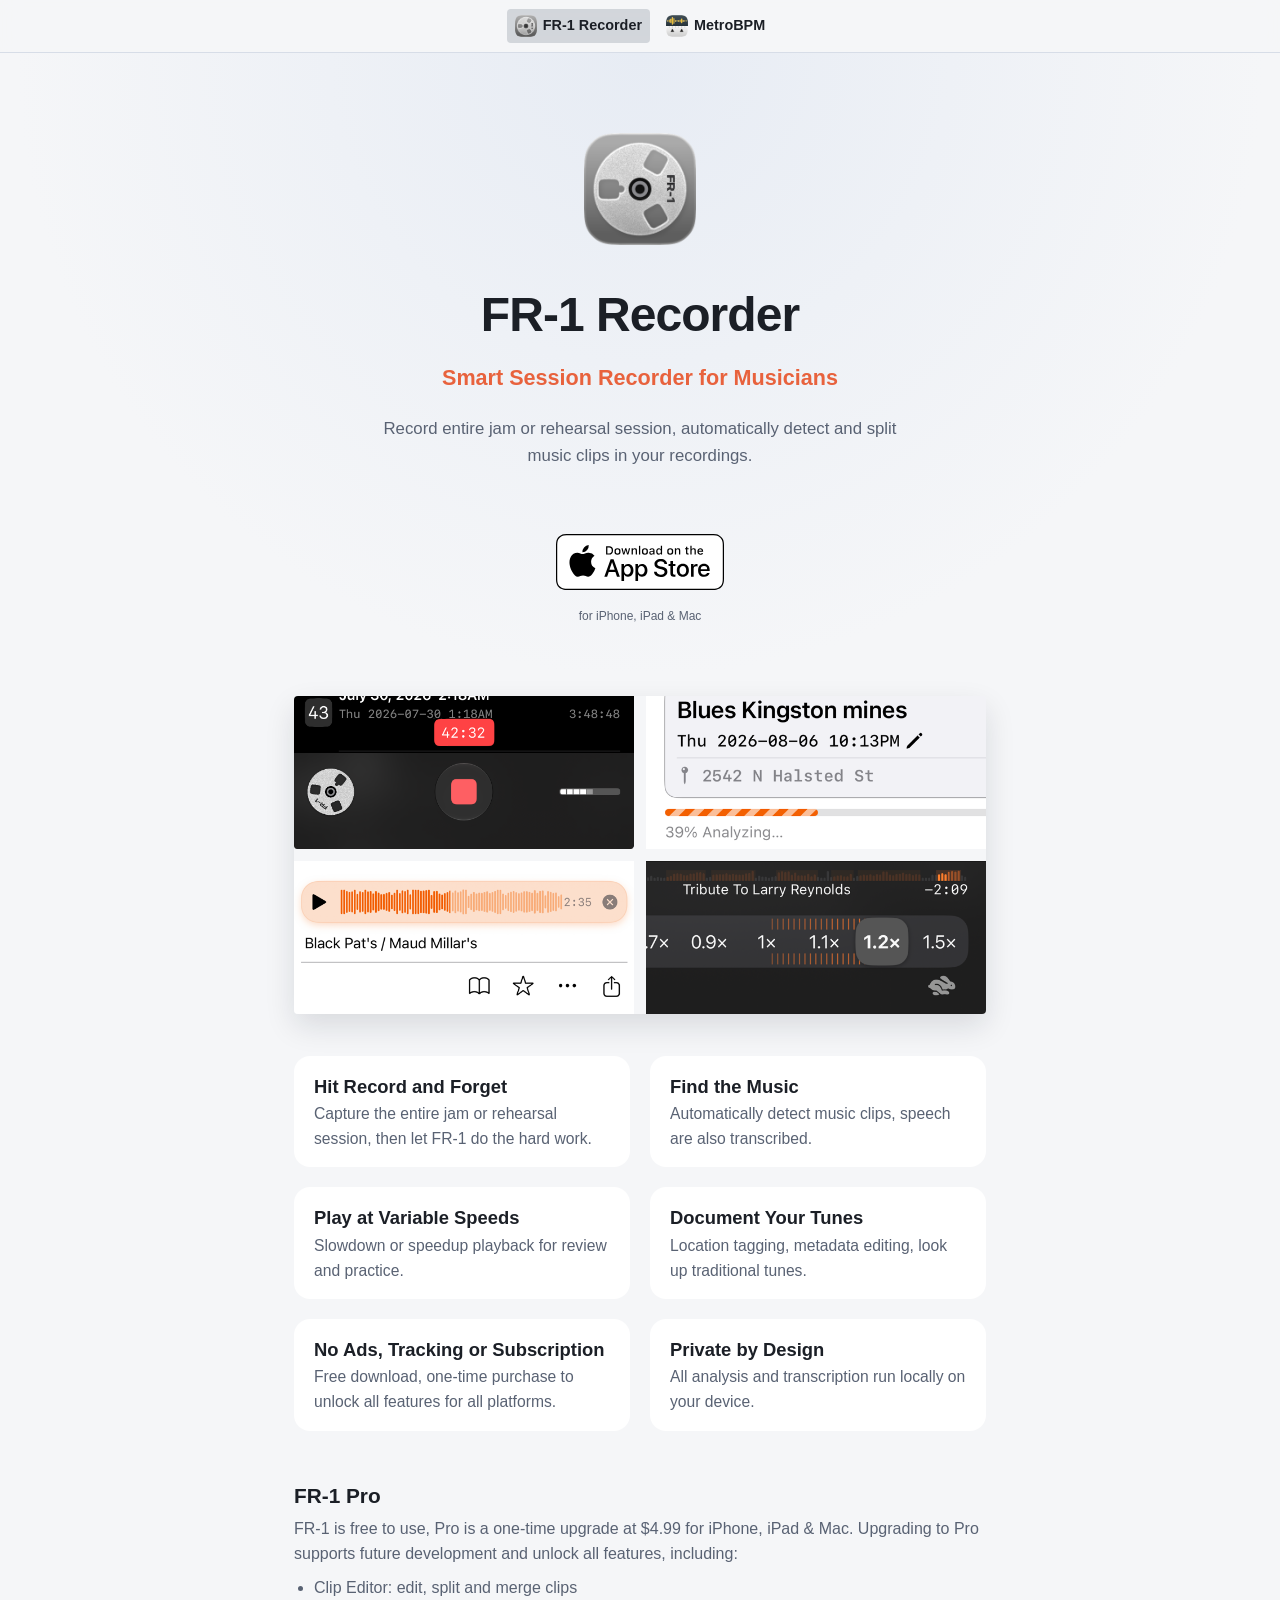
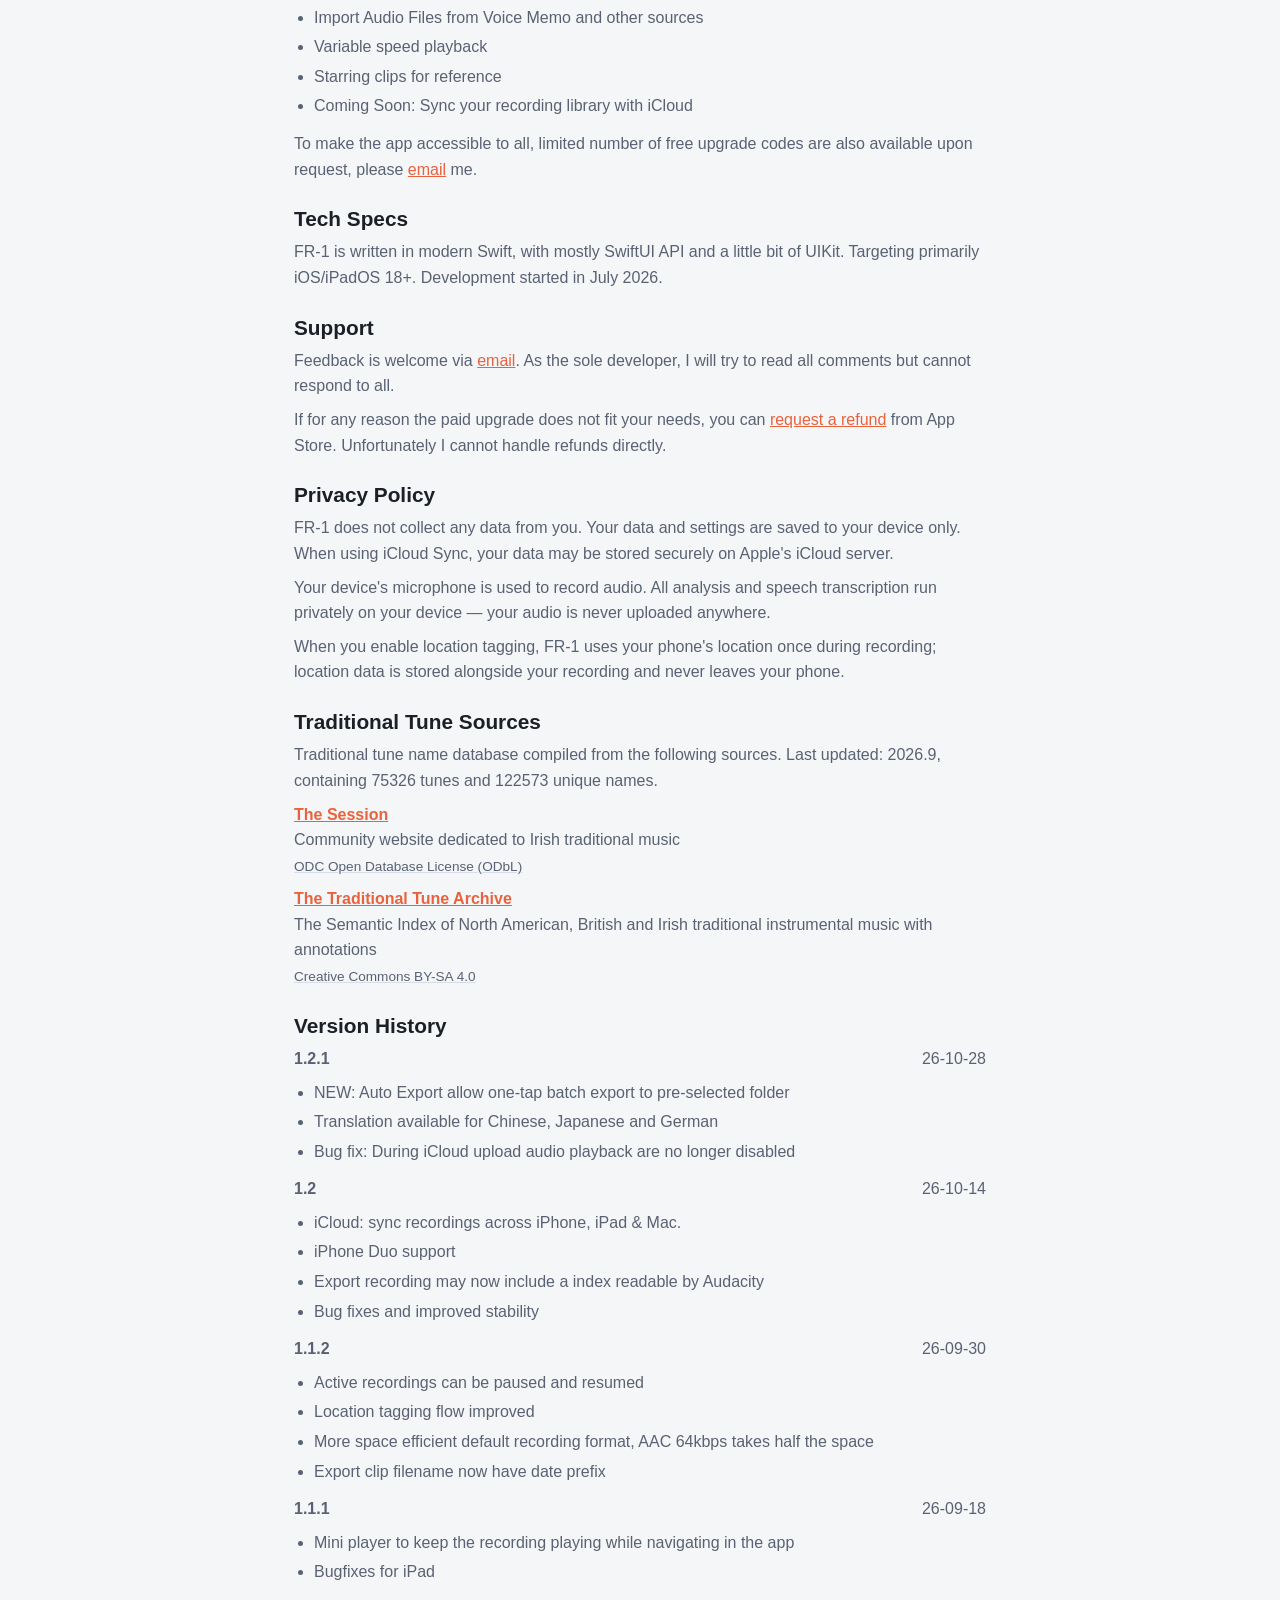
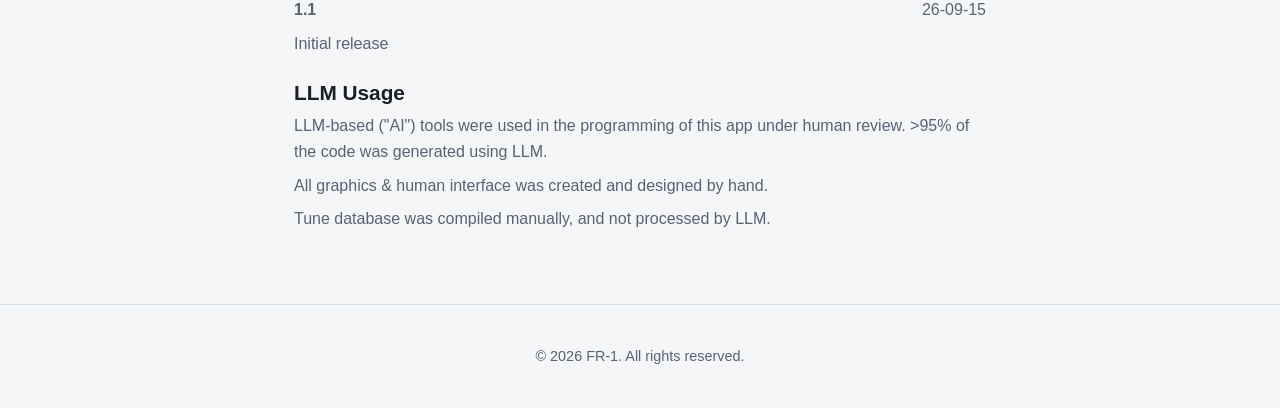
==== commit 1e72d183: "1.2.1 update" ====
--- a/FR1.html
+++ b/FR1.html
@@ -151,7 +151,7 @@
                 <a href="https://creativecommons.org/licenses/by-sa/4.0/deed.en" class="tune-source-link">Creative Commons BY-SA 4.0</a></p>
 
                 <h2>Version History</h2>
-                <p class="version-heading"><strong>1.2.1</strong><span>Coming Soon</span></p>
+                <p class="version-heading"><strong>1.2.1</strong><span>26-10-28</span></p>
                 <ul>
                     <li>NEW: Auto Export allow one-tap batch export to pre-selected folder</li>
                     <li>Translation available for Chinese, Japanese and German</li>
